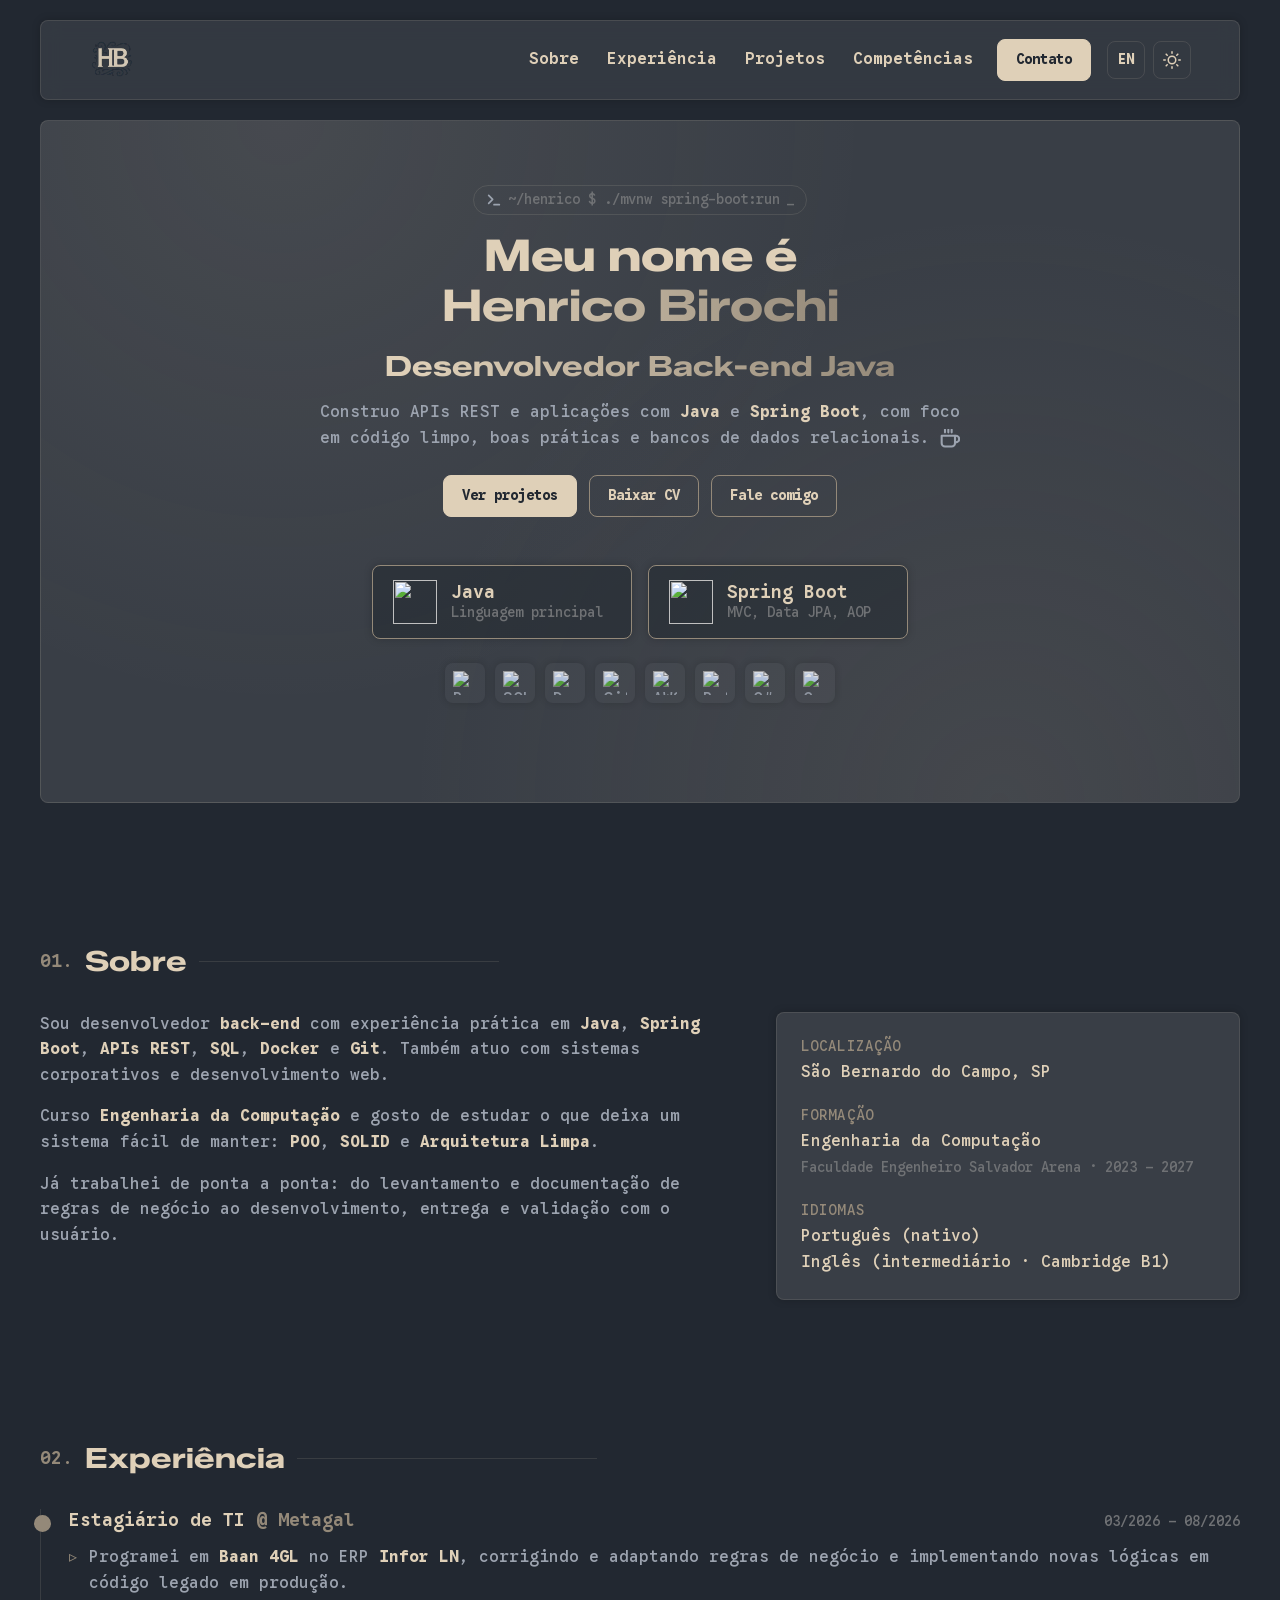
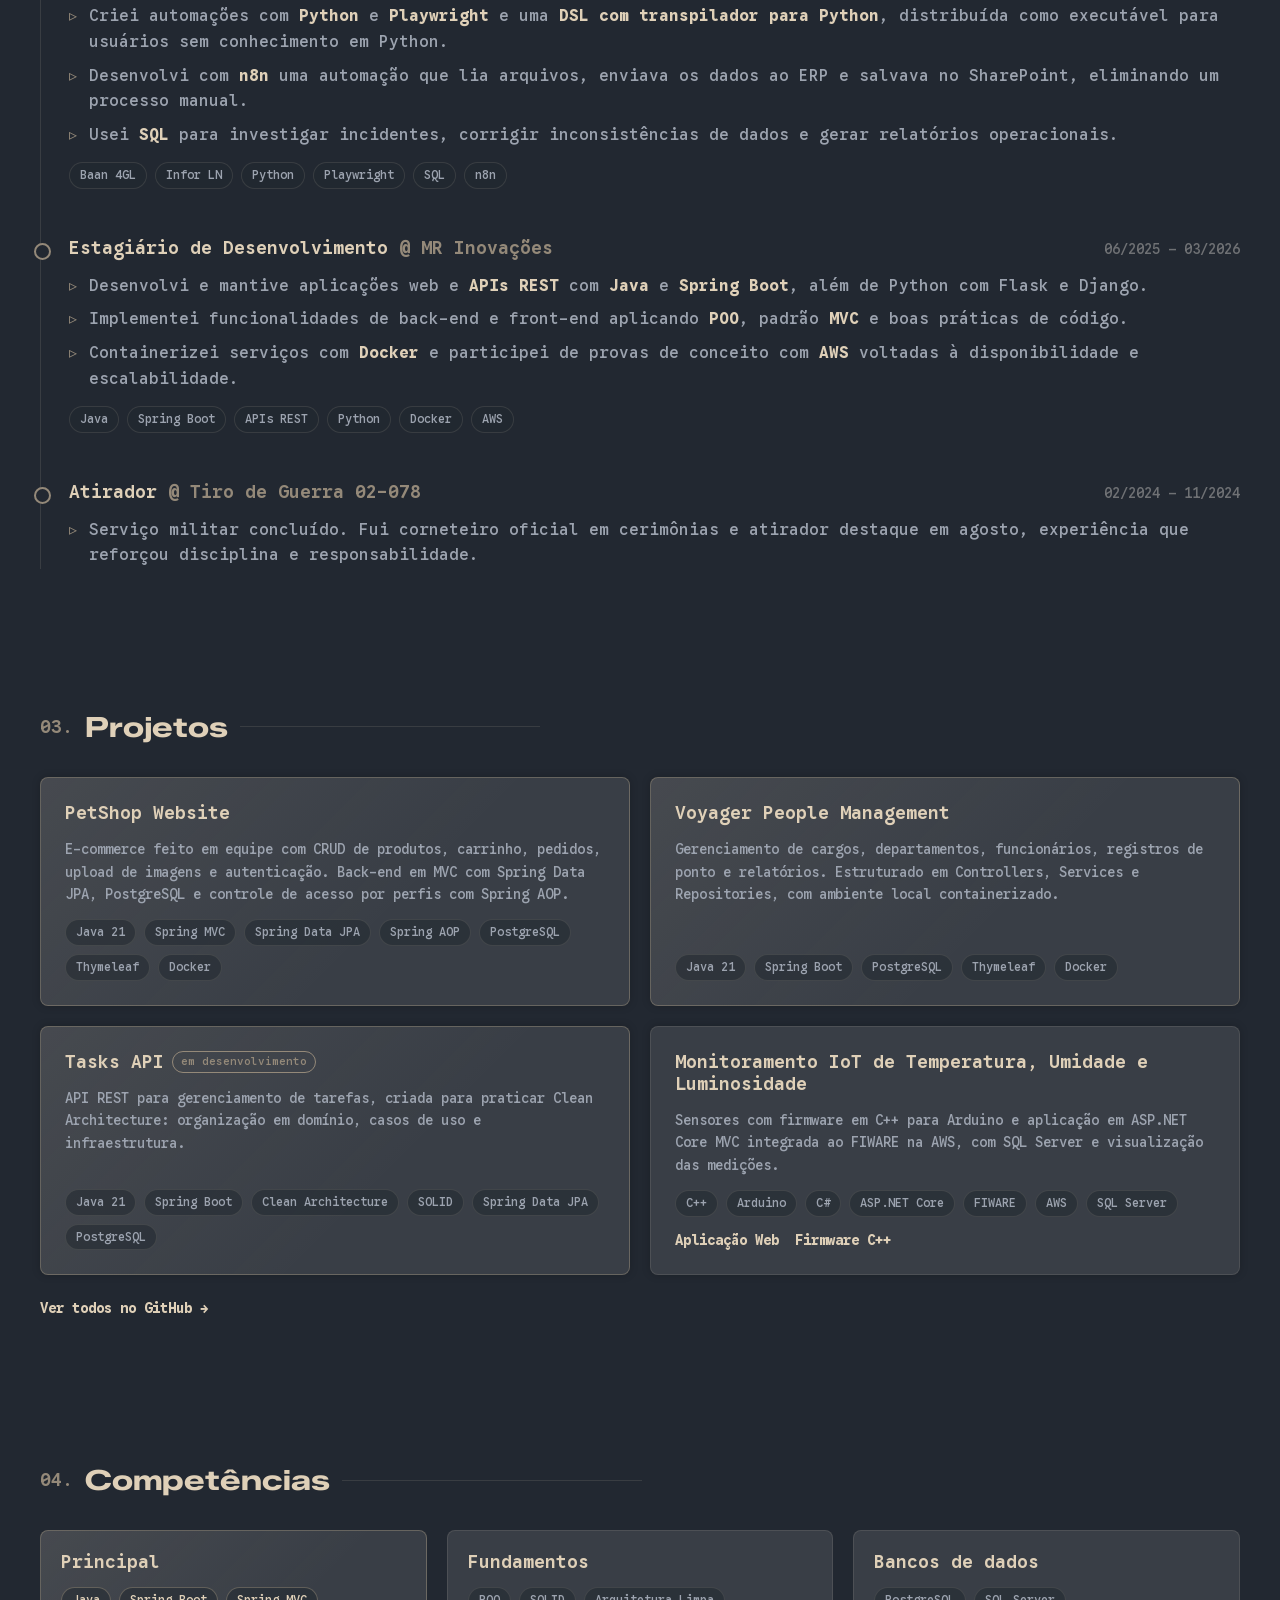
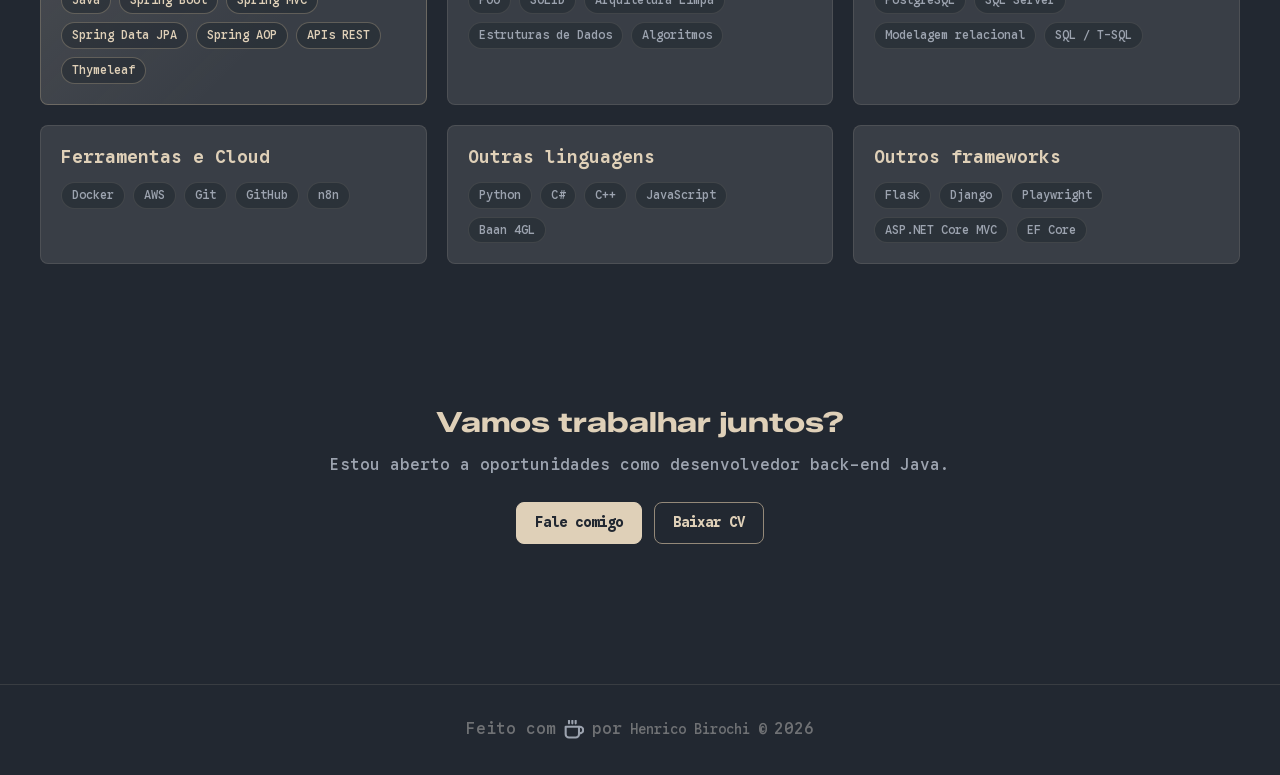
==== index.html @ 83a98719 "feat: add initial portfolio website with multi-language support and dark/light theme toggle - Create" ====
<!DOCTYPE html>
<html lang="pt-BR" data-theme="dark">
<head>
    <meta charset="UTF-8">
    <meta name="viewport" content="width=device-width, initial-scale=1.0">
    <title>Henrico Birochi | Desenvolvedor Back-end Java</title>
    <meta name="description" content="Portfólio de Henrico Birochi, desenvolvedor back-end Java com Spring Boot, APIs REST, SQL e Docker.">
    <meta name="theme-color" content="#222831">

    <!-- Aplica tema e idioma salvos antes de renderizar, evitando "piscar" -->
    <script>
        try {
            document.documentElement.dataset.theme = localStorage.getItem("theme") || "dark"
            if (localStorage.getItem("lang") === "en") document.documentElement.lang = "en"
        } catch {}
    </script>

    <!-- Ícone da aba: versão escura em navegador claro, versão clara em navegador escuro -->
    <link rel="icon" type="image/svg+xml" href="./img/HB-Logo-dark.svg">
    <link rel="icon" type="image/svg+xml" href="./img/HB-Logo.svg" media="(prefers-color-scheme: dark)">
    <link rel="stylesheet" href="./css/index.css">
</head>
<body>
    <header>
        <nav aria-label="Navegação principal">
            <div id="page-title">
                <a href="#presentation" aria-label="Início"><img class="logo-light-theme" src="./img/HB-Logo-dark.svg" alt="Logo Henrico Birochi"><img class="logo-dark-theme" src="./img/HB-Logo.svg" alt="Logo Henrico Birochi"></a>
            </div>
            <div id="header-controls">
                <button id="lang-toggle" class="icon-button" type="button" aria-label="Switch to English" title="Switch to English">EN</button>
                <button id="theme-toggle" class="icon-button" type="button" aria-label="Ativar tema claro" title="Ativar tema claro">
                    <svg class="icon-sun" viewBox="0 0 24 24" aria-hidden="true"><circle cx="12" cy="12" r="5"/><path d="M12 1v2M12 21v2M4.22 4.22l1.42 1.42M18.36 18.36l1.42 1.42M1 12h2M21 12h2M4.22 19.78l1.42-1.42M18.36 5.64l1.42-1.42"/></svg>
                    <svg class="icon-moon" viewBox="0 0 24 24" aria-hidden="true"><path d="M21 12.79A9 9 0 1 1 11.21 3 7 7 0 0 0 21 12.79z"/></svg>
                </button>
                <button id="menu-button" class="icon-button" aria-label="Abrir menu" aria-expanded="false" aria-controls="main-nav">
                    <span></span><span></span><span></span>
                </button>
            </div>
            <div id="main-nav">
                <a class="nav-link" href="#about" data-i18n="nav.about">Sobre</a>
                <a class="nav-link" href="#experience" data-i18n="nav.experience">Experiência</a>
                <a class="nav-link" href="#projects" data-i18n="nav.projects">Projetos</a>
                <a class="nav-link" href="#skills" data-i18n="nav.skills">Competências</a>
                <button id="contact-button" class="button-primary" type="button" data-i18n="nav.contact">Contato</button>
            </div>
        </nav>
    </header>

    <div id="contact-container" role="dialog" aria-modal="true" aria-labelledby="contact-title" hidden>
        <div id="contact">
            <button id="contact-close" type="button" aria-label="Fechar">&times;</button>
            <h2 id="contact-title" data-i18n="contact.title">Vamos conversar?</h2>
            <p data-i18n="contact.text">Escolha a forma que preferir para entrar em contato.</p>
            <div id="contact-links">
                <a class="contact-link" href="https://www.linkedin.com/in/henricobirochi" target="_blank" rel="noopener">
                    <img src="./img/icons/linkedin.svg" alt="">
                    <span>LinkedIn</span>
                </a>
                <a class="contact-link" href="https://github.com/HenricoBirochi" target="_blank" rel="noopener">
                    <img src="./img/icons/github.svg" alt="">
                    <span>GitHub</span>
                </a>
                <a class="contact-link" href="mailto:henrico.birochi@gmail.com">
                    <img src="./img/icons/mail.svg" alt="">
                    <span>henrico.birochi@gmail.com</span>
                </a>
            </div>
            <button id="copy-email" class="button-secondary" type="button" data-email="henrico.birochi@gmail.com" data-i18n="contact.copy">Copiar e-mail</button>
        </div>
    </div>

    <main>
        <section id="presentation">
            <div id="presentation-title">
                <span class="terminal-line"><img src="./img/icons/terminal.svg" alt=""> ~/henrico $ ./mvnw spring-boot:run</span>
                <h1><span data-i18n="hero.greeting">Meu nome é</span><br><strong class="gradient-background">Henrico Birochi</strong></h1>
                <p id="hero-role" class="gradient-background" data-i18n="hero.role">Desenvolvedor <span class="nowrap">Back-end</span> Java</p>
                <p data-i18n="hero.text">
                    Construo APIs REST e aplicações com <strong>Java</strong> e <strong>Spring Boot</strong>,
                    com foco em código limpo, boas práticas e bancos de dados relacionais.
                    <img class="inline-icon" src="./img/icons/coffee.svg" alt="">
                </p>
                <div id="presentation-actions">
                    <a class="button-primary" href="#projects" data-i18n="hero.projects">Ver projetos</a>
                    <a class="button-secondary" href="./docs/Curriculo_Henrico_Birochi.pdf" download data-i18n="hero.cv">Baixar CV</a>
                    <button class="button-secondary open-contact" type="button" data-i18n="hero.contact">Fale comigo</button>
                </div>
            </div>
            <ul id="main-stack" aria-label="Stack principal">
                <li class="main-stack-item">
                    <img src="https://cdn.jsdelivr.net/gh/devicons/devicon@latest/icons/java/java-original.svg" alt="">
                    <div>
                        <strong>Java</strong>
                        <span data-i18n="hero.javaLabel">Linguagem principal</span>
                    </div>
                </li>
                <li class="main-stack-item">
                    <img src="https://cdn.jsdelivr.net/gh/devicons/devicon@latest/icons/spring/spring-original.svg" alt="">
                    <div>
                        <strong>Spring Boot</strong>
                        <span>MVC, Data JPA, AOP</span>
                    </div>
                </li>
            </ul>
            <ul id="technologies" aria-label="Outras tecnologias">
                <li><img class="icons-technologies" src="https://cdn.jsdelivr.net/gh/devicons/devicon@latest/icons/postgresql/postgresql-original.svg" alt="PostgreSQL" title="PostgreSQL"></li>
                <li><img class="icons-technologies" src="https://cdn.jsdelivr.net/gh/devicons/devicon@latest/icons/microsoftsqlserver/microsoftsqlserver-original.svg" alt="SQL Server" title="SQL Server"></li>
                <li><img class="icons-technologies" src="https://cdn.jsdelivr.net/gh/devicons/devicon@latest/icons/docker/docker-original.svg" alt="Docker" title="Docker"></li>
                <li><img class="icons-technologies" src="https://cdn.jsdelivr.net/gh/devicons/devicon@latest/icons/git/git-original.svg" alt="Git" title="Git"></li>
                <li><img class="icons-technologies" src="https://cdn.jsdelivr.net/gh/devicons/devicon@latest/icons/amazonwebservices/amazonwebservices-original-wordmark.svg" alt="AWS" title="AWS"></li>
                <li><img class="icons-technologies" src="https://cdn.jsdelivr.net/gh/devicons/devicon@latest/icons/python/python-original.svg" alt="Python" title="Python"></li>
                <li><img class="icons-technologies" src="https://cdn.jsdelivr.net/gh/devicons/devicon@latest/icons/csharp/csharp-original.svg" alt="C#" title="C#"></li>
                <li><img class="icons-technologies" src="https://cdn.jsdelivr.net/gh/devicons/devicon@latest/icons/cplusplus/cplusplus-original.svg" alt="C++" title="C++"></li>
            </ul>
        </section>

        <section id="about" class="reveal">
            <h2 class="section-title"><span class="section-index">01.</span> <span data-i18n="about.title">Sobre</span></h2>
            <div id="about-content">
                <div id="about-text">
                    <p data-i18n="about.p1">
                        Sou desenvolvedor <strong>back-end</strong> com experiência prática em <strong>Java</strong>,
                        <strong>Spring Boot</strong>, <strong>APIs REST</strong>, <strong>SQL</strong>, <strong>Docker</strong> e <strong>Git</strong>.
                        Também atuo com sistemas corporativos e desenvolvimento web.
                    </p>
                    <p data-i18n="about.p2">
                        Curso <strong>Engenharia da Computação</strong> e gosto de estudar o que deixa um sistema fácil de manter:
                        <strong>POO</strong>, <strong>SOLID</strong> e <strong>Arquitetura Limpa</strong>.
                    </p>
                    <p data-i18n="about.p3">
                        Já trabalhei de ponta a ponta: do levantamento e documentação de regras de negócio ao desenvolvimento,
                        entrega e validação com o usuário.
                    </p>
                </div>
                <dl id="about-facts">
                    <div>
                        <dt data-i18n="about.locationLabel">Localização</dt>
                        <dd>São Bernardo do Campo, SP</dd>
                    </div>
                    <div>
                        <dt data-i18n="about.educationLabel">Formação</dt>
                        <dd data-i18n="about.education">Engenharia da Computação<br><small>Faculdade Engenheiro Salvador Arena · 2023 – 2027</small></dd>
                    </div>
                    <div>
                        <dt data-i18n="about.languagesLabel">Idiomas</dt>
                        <dd data-i18n="about.languages">Português (nativo)<br>Inglês (intermediário · Cambridge B1)</dd>
                    </div>
                </dl>
            </div>
        </section>

        <section id="experience" class="reveal">
            <h2 class="section-title"><span class="section-index">02.</span> <span data-i18n="experience.title">Experiência</span></h2>
            <ol id="timeline">
                <li class="timeline-item">
                    <div class="timeline-header">
                        <h3><span data-i18n="experience.metagal.role">Estagiário de TI</span> <span class="company">@ Metagal</span></h3>
                        <span class="timeline-date">03/2026 – 08/2026</span>
                    </div>
                    <ul class="timeline-list">
                        <li data-i18n="experience.metagal.i1">Programei em <strong>Baan 4GL</strong> no ERP <strong>Infor LN</strong>, corrigindo e adaptando regras de negócio e implementando novas lógicas em código legado em produção.</li>
                        <li data-i18n="experience.metagal.i2">Criei automações com <strong>Python</strong> e <strong>Playwright</strong> e uma <strong>DSL com transpilador para Python</strong>, distribuída como executável para usuários sem conhecimento em Python.</li>
                        <li data-i18n="experience.metagal.i3">Desenvolvi com <strong>n8n</strong> uma automação que lia arquivos, enviava os dados ao ERP e salvava no SharePoint, eliminando um processo manual.</li>
                        <li data-i18n="experience.metagal.i4">Usei <strong>SQL</strong> para investigar incidentes, corrigir inconsistências de dados e gerar relatórios operacionais.</li>
                    </ul>
                    <ul class="tags">
                        <li>Baan 4GL</li><li>Infor LN</li><li>Python</li><li>Playwright</li><li>SQL</li><li>n8n</li>
                    </ul>
                </li>
                <li class="timeline-item">
                    <div class="timeline-header">
                        <h3><span data-i18n="experience.mr.role">Estagiário de Desenvolvimento</span> <span class="company">@ MR Inovações</span></h3>
                        <span class="timeline-date">06/2025 – 03/2026</span>
                    </div>
                    <ul class="timeline-list">
                        <li data-i18n="experience.mr.i1">Desenvolvi e mantive aplicações web e <strong>APIs REST</strong> com <strong>Java</strong> e <strong>Spring Boot</strong>, além de Python com Flask e Django.</li>
                        <li data-i18n="experience.mr.i2">Implementei funcionalidades de back-end e front-end aplicando <strong>POO</strong>, padrão <strong>MVC</strong> e boas práticas de código.</li>
                        <li data-i18n="experience.mr.i3">Containerizei serviços com <strong>Docker</strong> e participei de provas de conceito com <strong>AWS</strong> voltadas à disponibilidade e escalabilidade.</li>
                    </ul>
                    <ul class="tags">
                        <li>Java</li><li>Spring Boot</li><li>APIs REST</li><li>Python</li><li>Docker</li><li>AWS</li>
                    </ul>
                </li>
                <li class="timeline-item">
                    <div class="timeline-header">
                        <h3><span data-i18n="experience.tg.role">Atirador</span> <span class="company">@ Tiro de Guerra 02-078</span></h3>
                        <span class="timeline-date">02/2024 – 11/2024</span>
                    </div>
                    <ul class="timeline-list">
                        <li data-i18n="experience.tg.i1">Serviço militar concluído. Fui corneteiro oficial em cerimônias e atirador destaque em agosto, experiência que reforçou disciplina e responsabilidade.</li>
                    </ul>
                </li>
            </ol>
        </section>

        <section id="projects" class="reveal">
            <h2 class="section-title"><span class="section-index">03.</span> <span data-i18n="projects.title">Projetos</span></h2>
            <div id="projects-grid">
                <article class="project-card featured">
                    <h3><a href="https://github.com/HenricoBirochi/Petshop-Spring-MVC" target="_blank" rel="noopener">PetShop Website</a></h3>
                    <p data-i18n="projects.petshop">E-commerce feito em equipe com CRUD de produtos, carrinho, pedidos, upload de imagens e autenticação. Back-end em MVC com Spring Data JPA, PostgreSQL e controle de acesso por perfis com Spring AOP.</p>
                    <ul class="tags">
                        <li>Java 21</li><li>Spring MVC</li><li>Spring Data JPA</li><li>Spring AOP</li><li>PostgreSQL</li><li>Thymeleaf</li><li>Docker</li>
                    </ul>
                </article>
                <article class="project-card featured">
                    <h3><a href="https://github.com/HenricoBirochi/Voyager-People-Management" target="_blank" rel="noopener">Voyager People Management</a></h3>
                    <p data-i18n="projects.voyager">Gerenciamento de cargos, departamentos, funcionários, registros de ponto e relatórios. Estruturado em Controllers, Services e Repositories, com ambiente local containerizado.</p>
                    <ul class="tags">
                        <li>Java 21</li><li>Spring Boot</li><li>PostgreSQL</li><li>Thymeleaf</li><li>Docker</li>
                    </ul>
                </article>
                <article class="project-card featured">
                    <h3>
                        <a href="https://github.com/HenricoBirochi/Tasks-API" target="_blank" rel="noopener">Tasks API</a>
                        <span class="badge" data-i18n="projects.wip">em desenvolvimento</span>
                    </h3>
                    <p data-i18n="projects.tasks">API REST para gerenciamento de tarefas, criada para praticar Clean Architecture: organização em domínio, casos de uso e infraestrutura.</p>
                    <ul class="tags">
                        <li>Java 21</li><li>Spring Boot</li><li>Clean Architecture</li><li>SOLID</li><li>Spring Data JPA</li><li>PostgreSQL</li>
                    </ul>
                </article>
                <article class="project-card">
                    <h3 data-i18n="projects.iotTitle">Monitoramento IoT de Temperatura, Umidade e Luminosidade</h3>
                    <p data-i18n="projects.iot">Sensores com firmware em C++ para Arduino e aplicação em ASP.NET Core MVC integrada ao FIWARE na AWS, com SQL Server e visualização das medições.</p>
                    <ul class="tags">
                        <li>C++</li><li>Arduino</li><li>C#</li><li>ASP.NET Core</li><li>FIWARE</li><li>AWS</li><li>SQL Server</li>
                    </ul>
                    <div class="project-links">
                        <a href="https://github.com/HenricoBirochi/HephaiTech" target="_blank" rel="noopener" data-i18n="projects.iotWeb">Aplicação Web</a>
                        <a href="https://github.com/HenricoBirochi/Environmental-Conditions-Measurer" target="_blank" rel="noopener">Firmware C++</a>
                    </div>
                </article>
            </div>
            <a class="see-more" href="https://github.com/HenricoBirochi?tab=repositories" target="_blank" rel="noopener" data-i18n="projects.more">Ver todos no GitHub &rarr;</a>
        </section>

        <section id="skills" class="reveal">
            <h2 class="section-title"><span class="section-index">04.</span> <span data-i18n="skills.title">Competências</span></h2>
            <div id="skills-grid">
                <div class="skill-group highlight">
                    <h3 data-i18n="skills.main">Principal</h3>
                    <ul class="tags">
                        <li>Java</li><li>Spring Boot</li><li>Spring MVC</li><li>Spring Data JPA</li><li>Spring AOP</li><li>APIs REST</li><li>Thymeleaf</li>
                    </ul>
                </div>
                <div class="skill-group">
                    <h3 data-i18n="skills.fundamentals">Fundamentos</h3>
                    <ul class="tags">
                        <li data-i18n="skills.oop">POO</li><li>SOLID</li><li data-i18n="skills.clean">Arquitetura Limpa</li><li data-i18n="skills.ds">Estruturas de Dados</li><li data-i18n="skills.algorithms">Algoritmos</li>
                    </ul>
                </div>
                <div class="skill-group">
                    <h3 data-i18n="skills.databases">Bancos de dados</h3>
                    <ul class="tags">
                        <li>PostgreSQL</li><li>SQL Server</li><li data-i18n="skills.modeling">Modelagem relacional</li><li>SQL / T-SQL</li>
                    </ul>
                </div>
                <div class="skill-group">
                    <h3 data-i18n="skills.tools">Ferramentas e Cloud</h3>
                    <ul class="tags">
                        <li>Docker</li><li>AWS</li><li>Git</li><li>GitHub</li><li>n8n</li>
                    </ul>
                </div>
                <div class="skill-group">
                    <h3 data-i18n="skills.languages">Outras linguagens</h3>
                    <ul class="tags">
                        <li>Python</li><li>C#</li><li>C++</li><li>JavaScript</li><li>Baan 4GL</li>
                    </ul>
                </div>
                <div class="skill-group">
                    <h3 data-i18n="skills.frameworks">Outros frameworks</h3>
                    <ul class="tags">
                        <li>Flask</li><li>Django</li><li>Playwright</li><li>ASP.NET Core MVC</li><li>EF Core</li>
                    </ul>
                </div>
            </div>
        </section>

        <section id="cta" class="reveal">
            <h2 data-i18n="cta.title">Vamos trabalhar juntos?</h2>
            <p data-i18n="cta.text">Estou aberto a oportunidades como desenvolvedor back-end Java.</p>
            <div id="cta-actions">
                <button class="button-primary open-contact" type="button" data-i18n="hero.contact">Fale comigo</button>
                <a class="button-secondary" href="./docs/Curriculo_Henrico_Birochi.pdf" download data-i18n="hero.cv">Baixar CV</a>
            </div>
        </section>
    </main>

    <footer>
        <p><span data-i18n="footer.made">Feito com</span> <img class="inline-icon" src="./img/icons/coffee.svg" alt="☕"> <span data-i18n="footer.by">por</span> Henrico Birochi &copy; <span id="year">2026</span></p>
    </footer>

    <script src="./js/i18n.js"></script>
    <script src="./js/script.js"></script>
</body>
</html>
---- css/index.css ----
@import url(./global.css);
@import url(./fragments-css/main.css);
@import url(./fragments-css/header.css);
@import url(./fragments-css/contact.css);
@import url(./fragments-css/presentation-section.css);
@import url(./fragments-css/about-section.css);
@import url(./fragments-css/experience-section.css);
@import url(./fragments-css/projects-section.css);
@import url(./fragments-css/skills-section.css);
@import url(./fragments-css/footer.css);
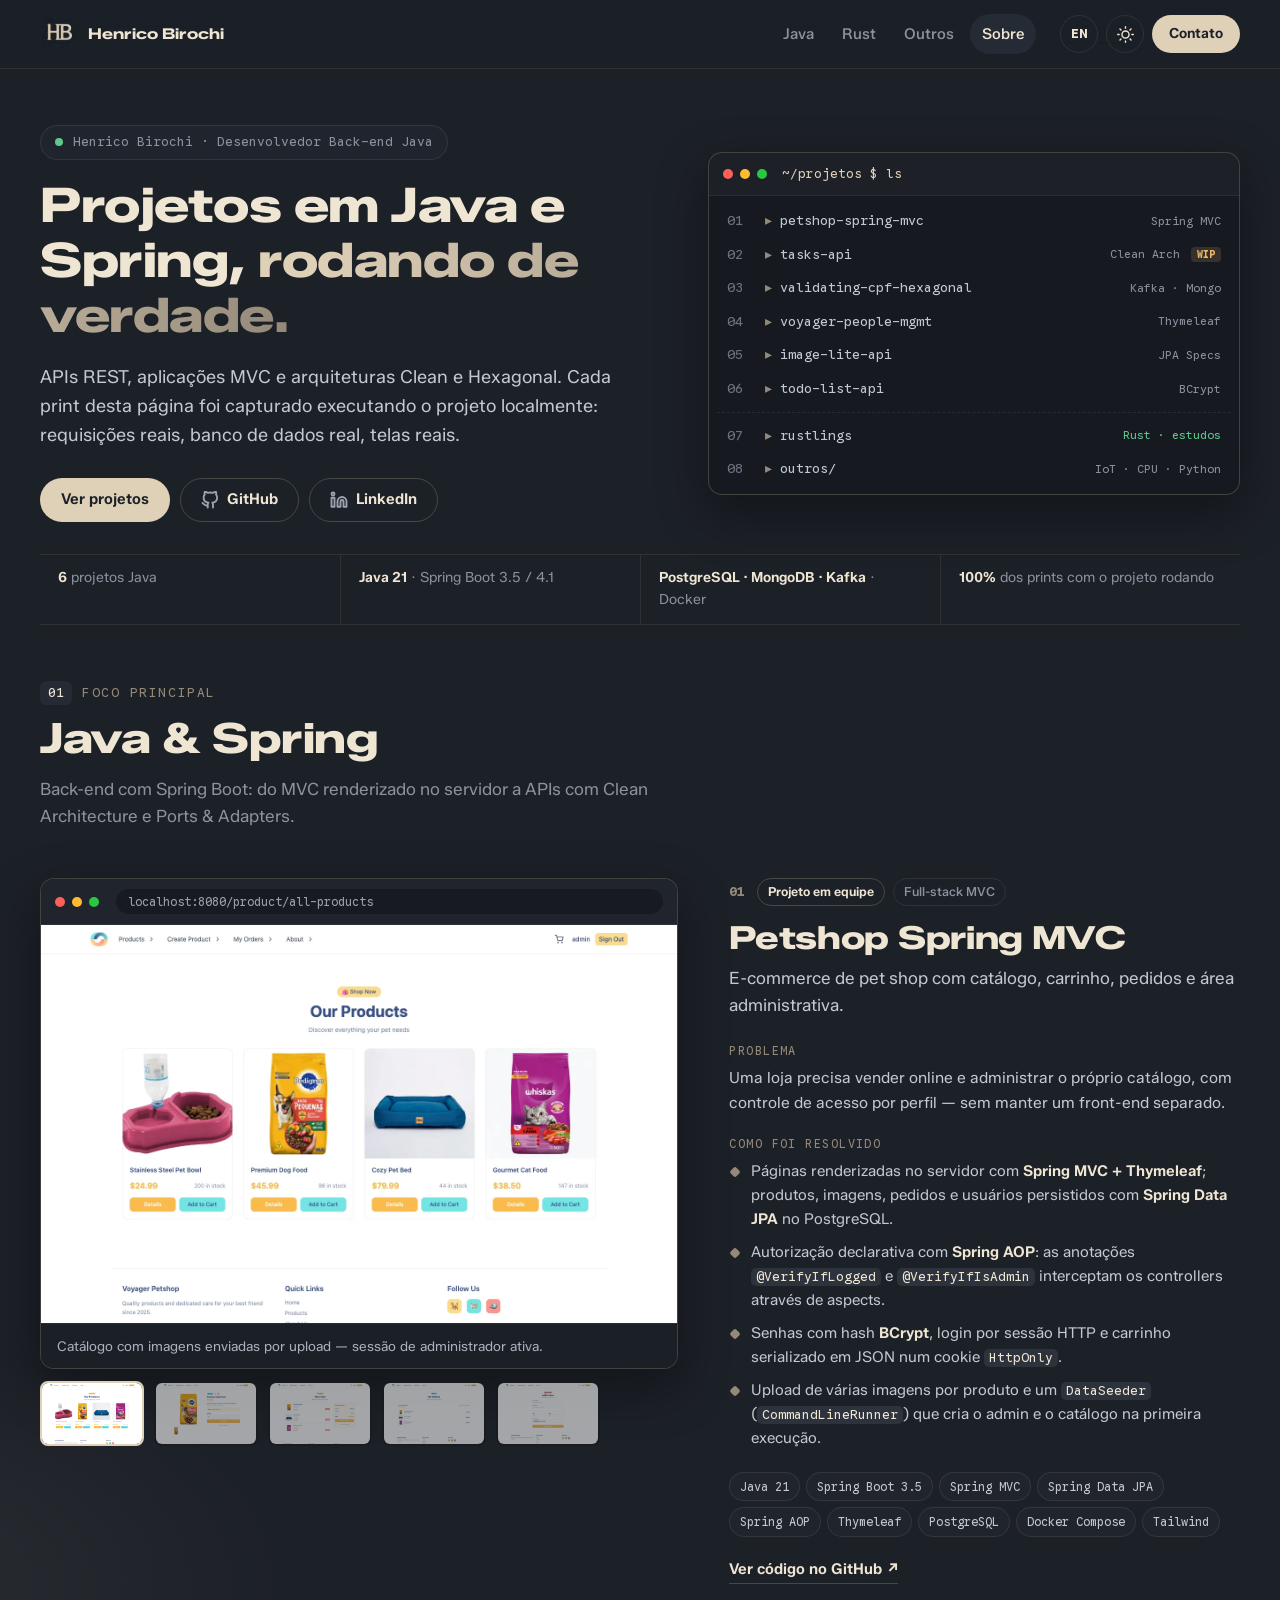
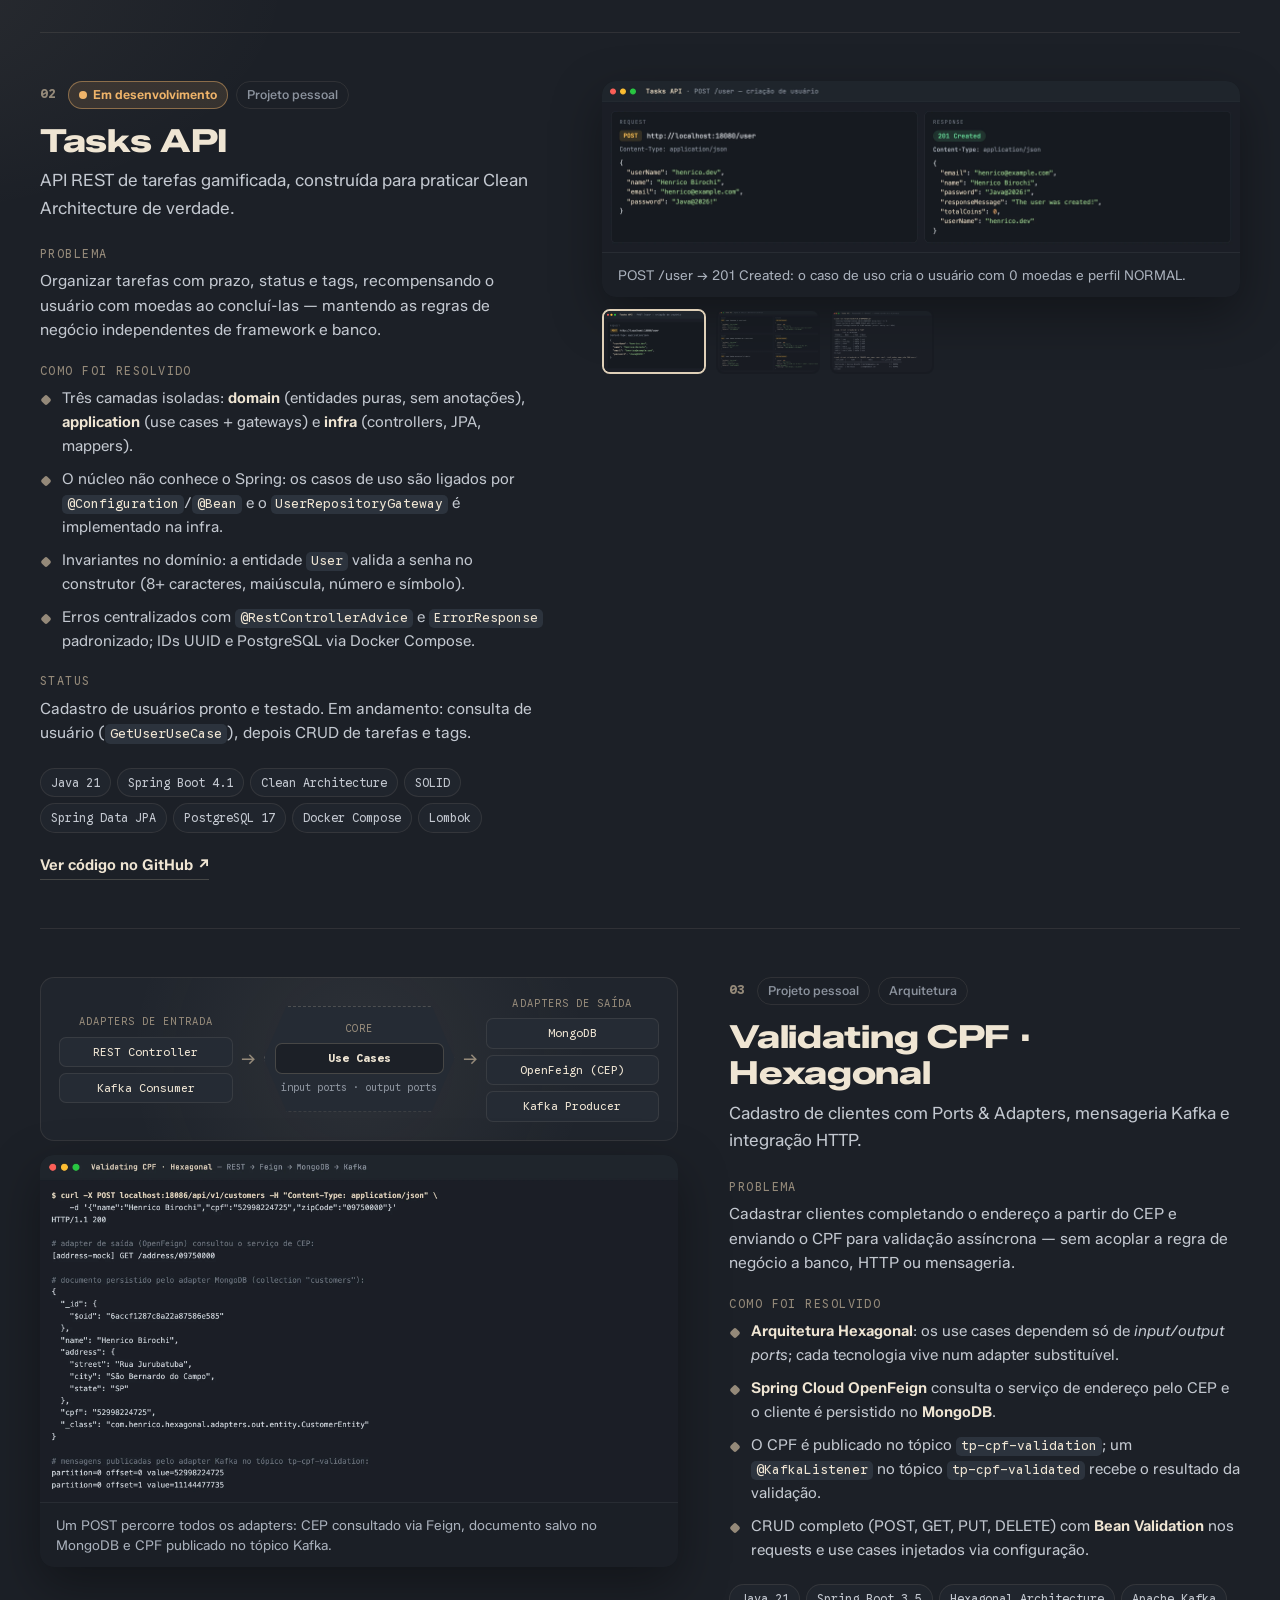
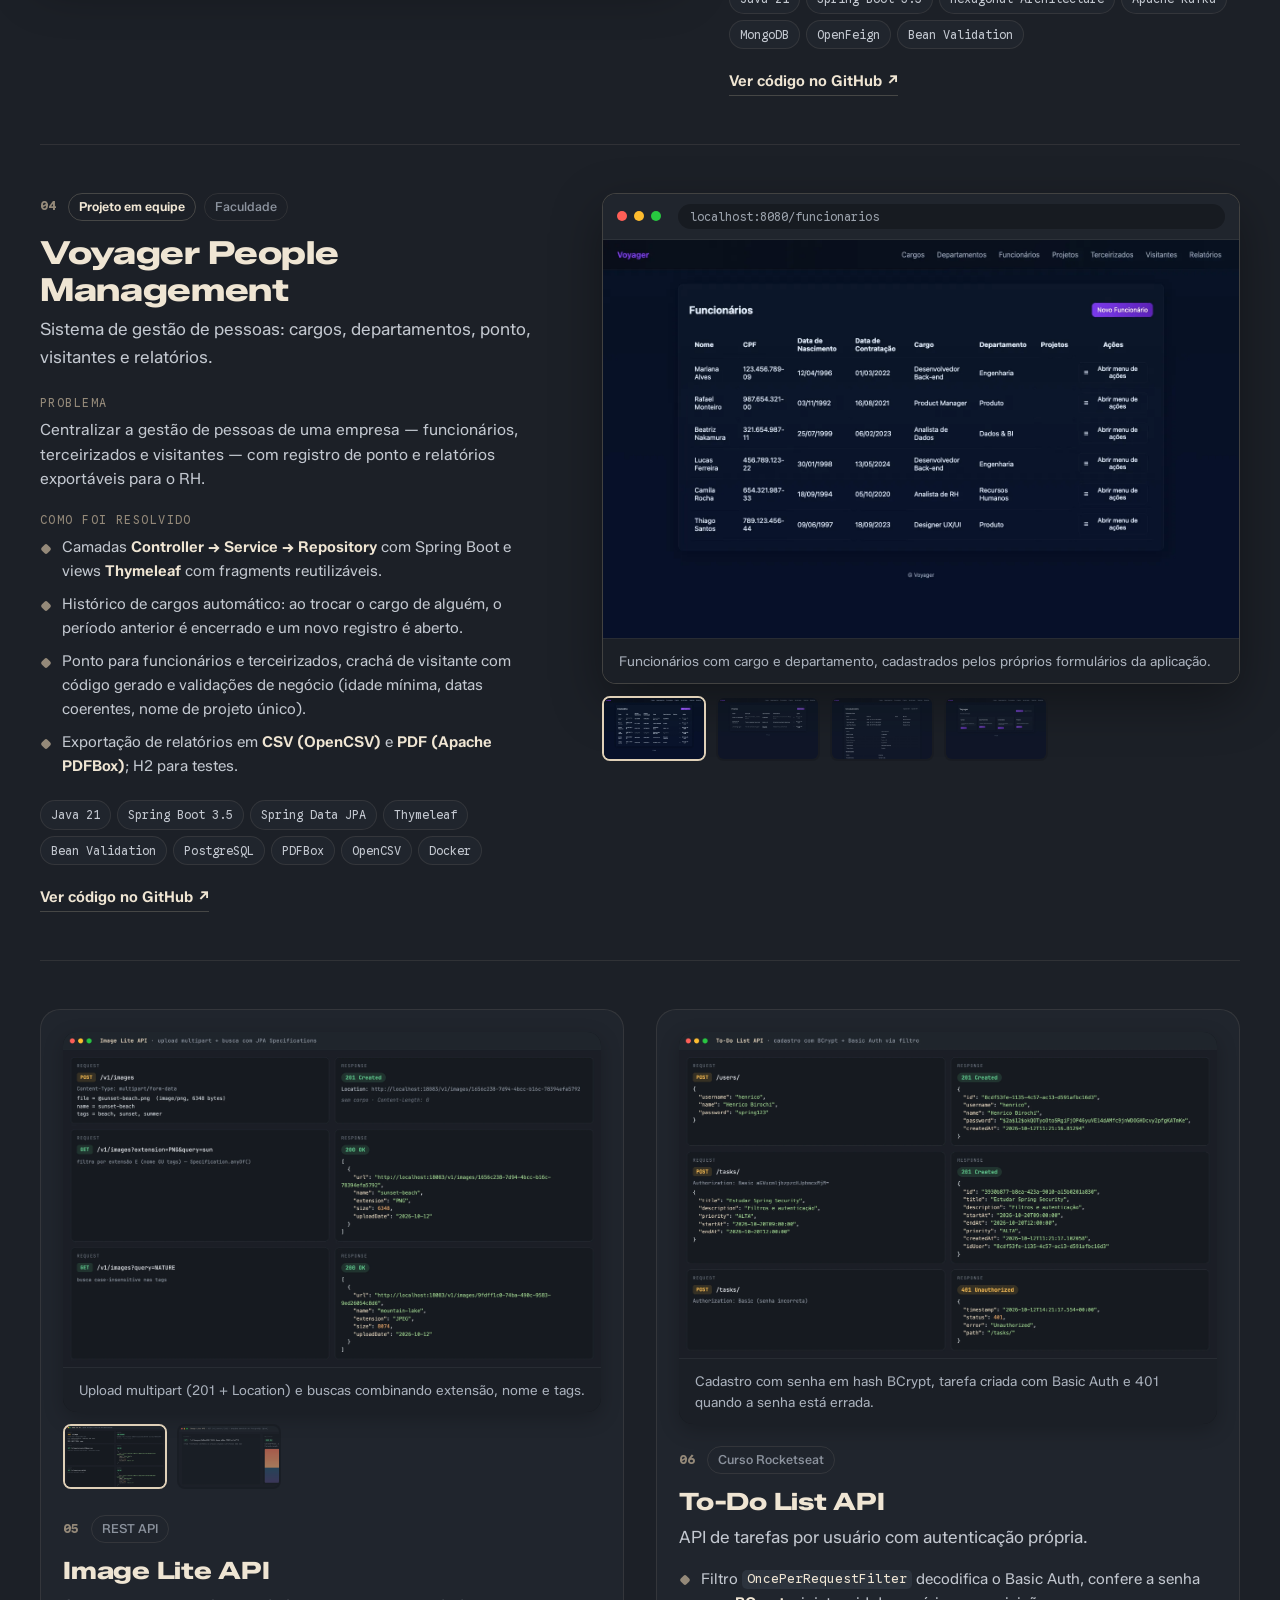
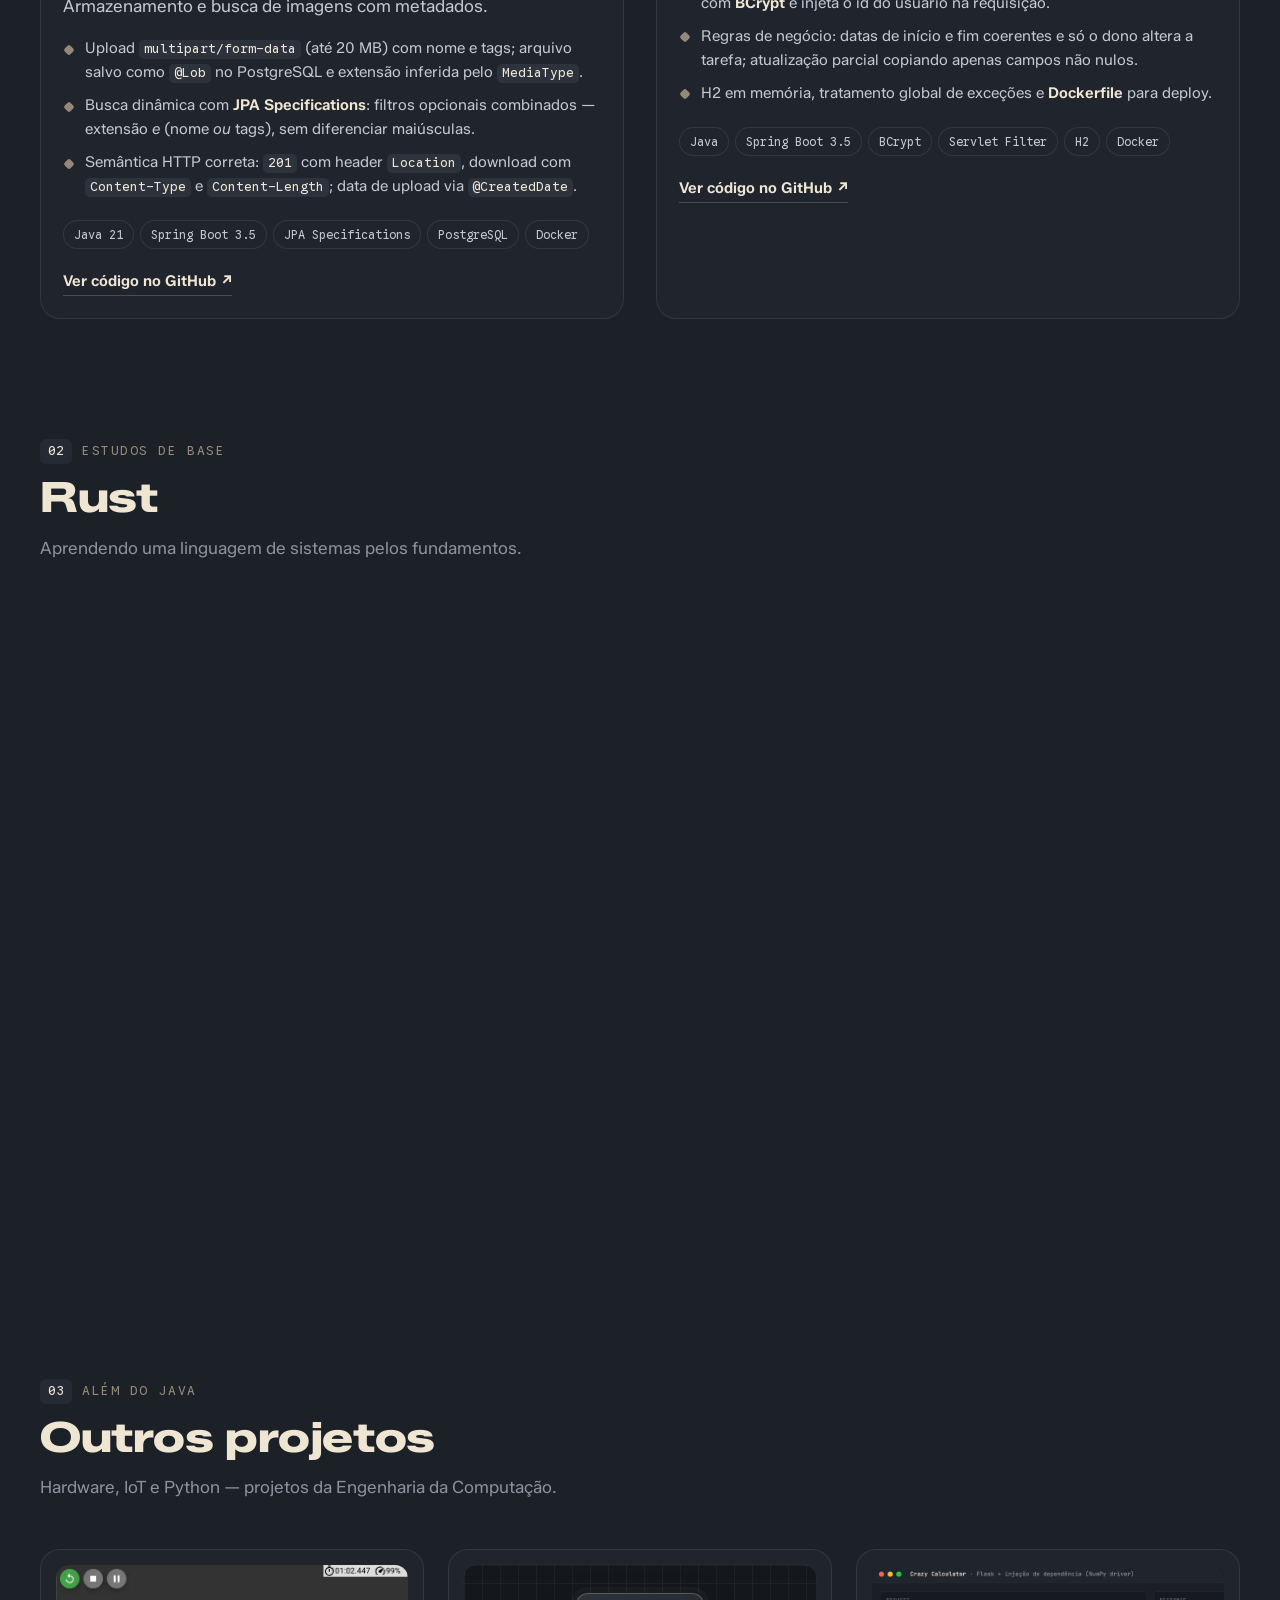
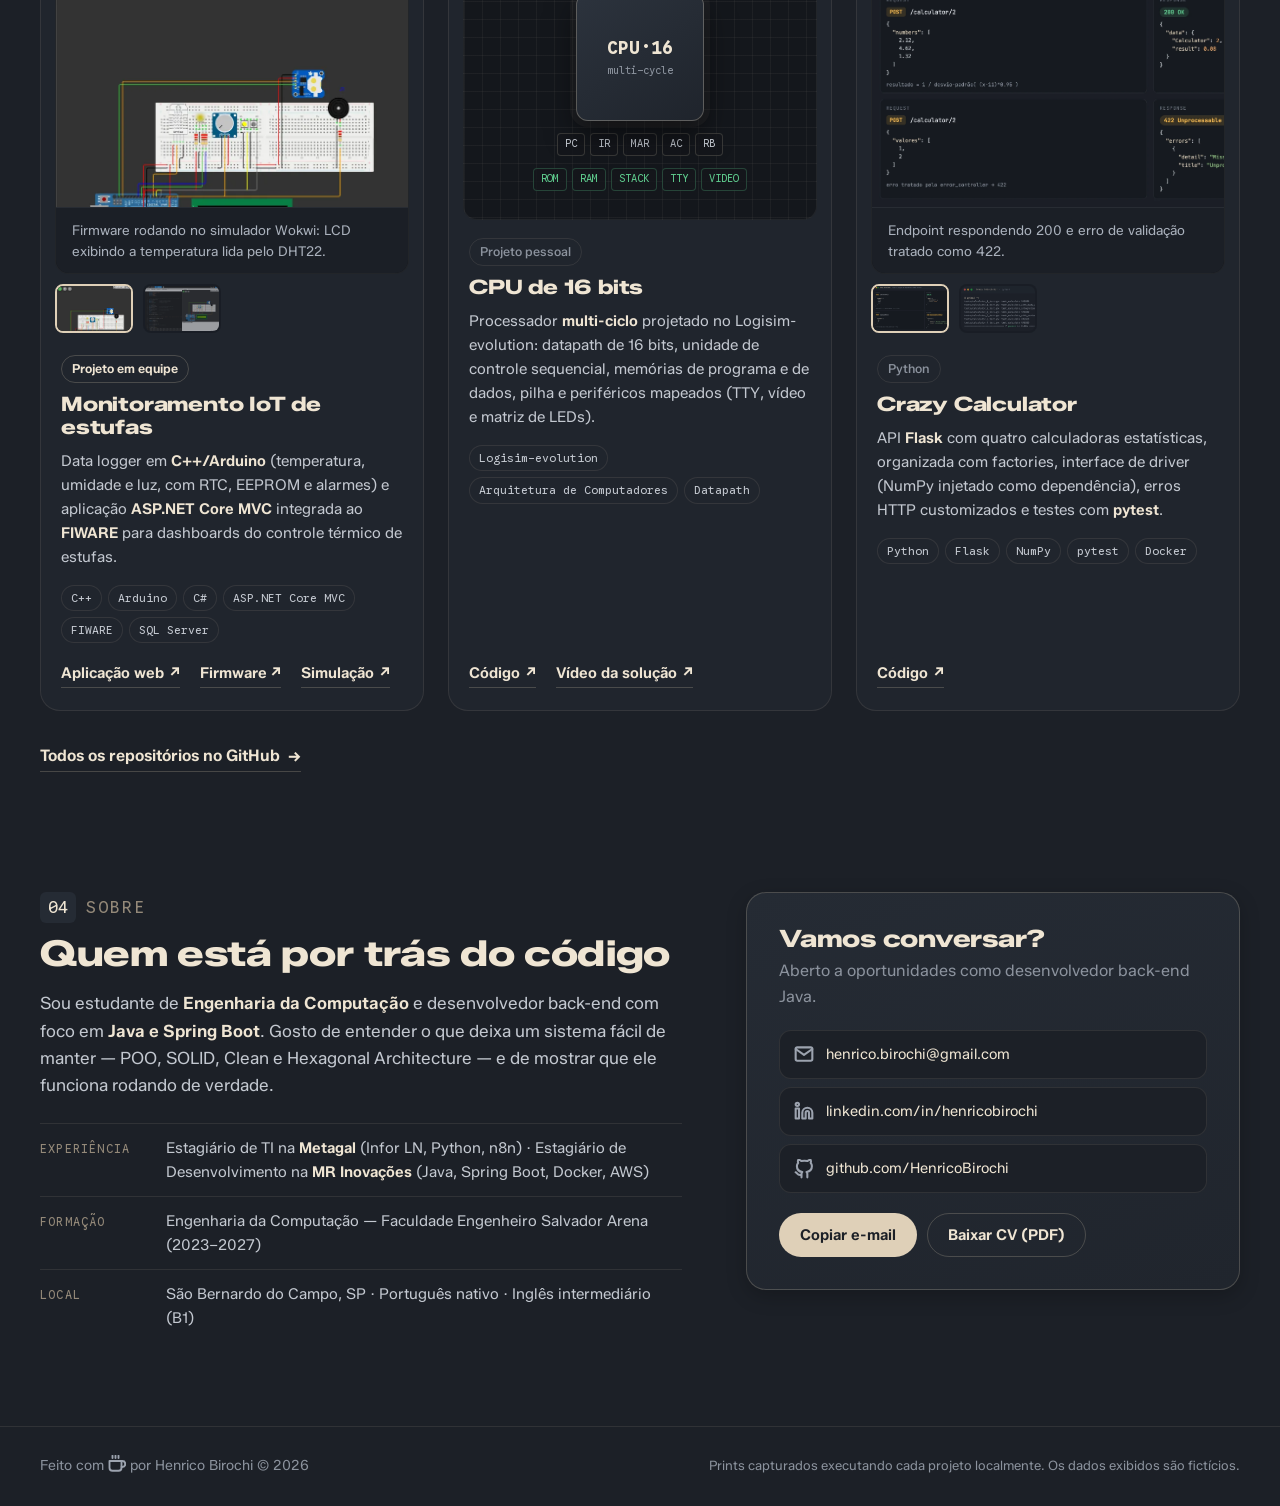
==== commit 5129f6e8: "feat: redesign portfolio as a project showcase Replace the resume-style layout with a project-first " ====
--- a/index.html
+++ b/index.html
@@ -3,9 +3,12 @@
 <head>
     <meta charset="UTF-8">
     <meta name="viewport" content="width=device-width, initial-scale=1.0">
-    <title>Henrico Birochi | Desenvolvedor Back-end Java</title>
-    <meta name="description" content="Portfólio de Henrico Birochi, desenvolvedor back-end Java com Spring Boot, APIs REST, SQL e Docker.">
-    <meta name="theme-color" content="#222831">
+    <title>Henrico Birochi | Projetos Back-end Java</title>
+    <meta name="description" content="Vitrine de projetos de Henrico Birochi, desenvolvedor back-end Java: Spring Boot, APIs REST, Clean e Hexagonal Architecture, com prints de cada projeto rodando.">
+    <meta name="theme-color" content="#1c2027">
+    <meta property="og:title" content="Henrico Birochi | Projetos Back-end Java">
+    <meta property="og:description" content="Projetos em Java e Spring Boot com prints reais de cada aplicação rodando.">
+    <meta property="og:image" content="./img/projects/petshop/catalog.webp">
 
     <!-- Aplica tema e idioma salvos antes de renderizar, evitando "piscar" -->
     <script>
@@ -15,16 +18,28 @@
         } catch {}
     </script>
 
-    <!-- Ícone da aba: versão escura em navegador claro, versão clara em navegador escuro -->
     <link rel="icon" type="image/svg+xml" href="./img/HB-Logo-dark.svg">
     <link rel="icon" type="image/svg+xml" href="./img/HB-Logo.svg" media="(prefers-color-scheme: dark)">
+    <link rel="preconnect" href="https://fonts.googleapis.com">
+    <link rel="preconnect" href="https://fonts.gstatic.com" crossorigin>
+    <link rel="stylesheet" href="https://fonts.googleapis.com/css2?family=Google+Sans+Code:wght@400;500;600;700&family=Zalando+Sans:ital,wght@0,400;0,500;0,600;0,700;1,400&family=Zalando+Sans+Expanded:wght@600;700;800&display=swap">
     <link rel="stylesheet" href="./css/index.css">
 </head>
 <body>
-    <header>
-        <nav aria-label="Navegação principal">
-            <div id="page-title">
-                <a href="#presentation" aria-label="Início"><img class="logo-light-theme" src="./img/HB-Logo-dark.svg" alt="Logo Henrico Birochi"><img class="logo-dark-theme" src="./img/HB-Logo.svg" alt="Logo Henrico Birochi"></a>
+    <a class="skip-link" href="#java" data-i18n="nav.skip">Pular para os projetos</a>
+
+    <header id="site-header">
+        <nav class="container nav" aria-label="Navegação principal">
+            <a class="brand" href="#top" aria-label="Início">
+                <img class="logo-light-theme" src="./img/HB-Logo-dark.svg" alt="" width="46" height="40">
+                <img class="logo-dark-theme" src="./img/HB-Logo.svg" alt="" width="46" height="40">
+                <span class="brand-name">Henrico Birochi</span>
+            </a>
+            <div id="main-nav">
+                <a class="nav-link" href="#java">Java</a>
+                <a class="nav-link" href="#rust">Rust</a>
+                <a class="nav-link" href="#outros" data-i18n="nav.others">Outros</a>
+                <a class="nav-link" href="#sobre" data-i18n="nav.about">Sobre</a>
             </div>
             <div id="header-controls">
                 <button id="lang-toggle" class="icon-button" type="button" aria-label="Switch to English" title="Switch to English">EN</button>
@@ -32,264 +47,547 @@
                     <svg class="icon-sun" viewBox="0 0 24 24" aria-hidden="true"><circle cx="12" cy="12" r="5"/><path d="M12 1v2M12 21v2M4.22 4.22l1.42 1.42M18.36 18.36l1.42 1.42M1 12h2M21 12h2M4.22 19.78l1.42-1.42M18.36 5.64l1.42-1.42"/></svg>
                     <svg class="icon-moon" viewBox="0 0 24 24" aria-hidden="true"><path d="M21 12.79A9 9 0 1 1 11.21 3 7 7 0 0 0 21 12.79z"/></svg>
                 </button>
-                <button id="menu-button" class="icon-button" aria-label="Abrir menu" aria-expanded="false" aria-controls="main-nav">
+                <a class="button button-primary button-small" href="#sobre" data-i18n="nav.contact">Contato</a>
+                <button id="menu-button" class="icon-button" type="button" aria-label="Abrir menu" aria-expanded="false" aria-controls="main-nav">
                     <span></span><span></span><span></span>
                 </button>
             </div>
-            <div id="main-nav">
-                <a class="nav-link" href="#about" data-i18n="nav.about">Sobre</a>
-                <a class="nav-link" href="#experience" data-i18n="nav.experience">Experiência</a>
-                <a class="nav-link" href="#projects" data-i18n="nav.projects">Projetos</a>
-                <a class="nav-link" href="#skills" data-i18n="nav.skills">Competências</a>
-                <button id="contact-button" class="button-primary" type="button" data-i18n="nav.contact">Contato</button>
-            </div>
         </nav>
     </header>
 
-    <div id="contact-container" role="dialog" aria-modal="true" aria-labelledby="contact-title" hidden>
-        <div id="contact">
-            <button id="contact-close" type="button" aria-label="Fechar">&times;</button>
-            <h2 id="contact-title" data-i18n="contact.title">Vamos conversar?</h2>
-            <p data-i18n="contact.text">Escolha a forma que preferir para entrar em contato.</p>
-            <div id="contact-links">
-                <a class="contact-link" href="https://www.linkedin.com/in/henricobirochi" target="_blank" rel="noopener">
-                    <img src="./img/icons/linkedin.svg" alt="">
-                    <span>LinkedIn</span>
-                </a>
-                <a class="contact-link" href="https://github.com/HenricoBirochi" target="_blank" rel="noopener">
-                    <img src="./img/icons/github.svg" alt="">
-                    <span>GitHub</span>
-                </a>
-                <a class="contact-link" href="mailto:henrico.birochi@gmail.com">
-                    <img src="./img/icons/mail.svg" alt="">
-                    <span>henrico.birochi@gmail.com</span>
-                </a>
+    <main id="top">
+        <!-- ============ HERO: curto, e já listando os projetos ============ -->
+        <section class="hero container">
+            <div class="hero-text">
+                <p class="eyebrow"><span class="status-dot" aria-hidden="true"></span> <span data-i18n="hero.eyebrow">Henrico Birochi · Desenvolvedor Back-end Java</span></p>
+                <h1 data-i18n="hero.title">Projetos em Java e Spring, <em>rodando de verdade.</em></h1>
+                <p class="hero-lead" data-i18n="hero.lead">
+                    APIs REST, aplicações MVC e arquiteturas Clean e Hexagonal. Cada print desta página foi
+                    capturado executando o projeto localmente: requisições reais, banco de dados real, telas reais.
+                </p>
+                <div class="hero-actions">
+                    <a class="button button-primary" href="#java" data-i18n="hero.cta">Ver projetos</a>
+                    <a class="button button-ghost" href="https://github.com/HenricoBirochi" target="_blank" rel="noopener">
+                        <img class="icon-img" src="./img/icons/github.svg" alt="" width="18" height="18"> GitHub
+                    </a>
+                    <a class="button button-ghost" href="https://www.linkedin.com/in/henricobirochi" target="_blank" rel="noopener">
+                        <img class="icon-img" src="./img/icons/linkedin.svg" alt="" width="18" height="18"> LinkedIn
+                    </a>
+                </div>
             </div>
-            <button id="copy-email" class="button-secondary" type="button" data-email="henrico.birochi@gmail.com" data-i18n="contact.copy">Copiar e-mail</button>
-        </div>
-    </div>
-
-    <main>
-        <section id="presentation">
-            <div id="presentation-title">
-                <span class="terminal-line"><img src="./img/icons/terminal.svg" alt=""> ~/henrico $ ./mvnw spring-boot:run</span>
-                <h1><span data-i18n="hero.greeting">Meu nome é</span><br><strong class="gradient-background">Henrico Birochi</strong></h1>
-                <p id="hero-role" class="gradient-background" data-i18n="hero.role">Desenvolvedor <span class="nowrap">Back-end</span> Java</p>
-                <p data-i18n="hero.text">
-                    Construo APIs REST e aplicações com <strong>Java</strong> e <strong>Spring Boot</strong>,
-                    com foco em código limpo, boas práticas e bancos de dados relacionais.
-                    <img class="inline-icon" src="./img/icons/coffee.svg" alt="">
-                </p>
-                <div id="presentation-actions">
-                    <a class="button-primary" href="#projects" data-i18n="hero.projects">Ver projetos</a>
-                    <a class="button-secondary" href="./docs/Curriculo_Henrico_Birochi.pdf" download data-i18n="hero.cv">Baixar CV</a>
-                    <button class="button-secondary open-contact" type="button" data-i18n="hero.contact">Fale comigo</button>
-                </div>
-            </div>
-            <ul id="main-stack" aria-label="Stack principal">
-                <li class="main-stack-item">
-                    <img src="https://cdn.jsdelivr.net/gh/devicons/devicon@latest/icons/java/java-original.svg" alt="">
-                    <div>
-                        <strong>Java</strong>
-                        <span data-i18n="hero.javaLabel">Linguagem principal</span>
-                    </div>
-                </li>
-                <li class="main-stack-item">
-                    <img src="https://cdn.jsdelivr.net/gh/devicons/devicon@latest/icons/spring/spring-original.svg" alt="">
-                    <div>
-                        <strong>Spring Boot</strong>
-                        <span>MVC, Data JPA, AOP</span>
-                    </div>
-                </li>
-            </ul>
-            <ul id="technologies" aria-label="Outras tecnologias">
-                <li><img class="icons-technologies" src="https://cdn.jsdelivr.net/gh/devicons/devicon@latest/icons/postgresql/postgresql-original.svg" alt="PostgreSQL" title="PostgreSQL"></li>
-                <li><img class="icons-technologies" src="https://cdn.jsdelivr.net/gh/devicons/devicon@latest/icons/microsoftsqlserver/microsoftsqlserver-original.svg" alt="SQL Server" title="SQL Server"></li>
-                <li><img class="icons-technologies" src="https://cdn.jsdelivr.net/gh/devicons/devicon@latest/icons/docker/docker-original.svg" alt="Docker" title="Docker"></li>
-                <li><img class="icons-technologies" src="https://cdn.jsdelivr.net/gh/devicons/devicon@latest/icons/git/git-original.svg" alt="Git" title="Git"></li>
-                <li><img class="icons-technologies" src="https://cdn.jsdelivr.net/gh/devicons/devicon@latest/icons/amazonwebservices/amazonwebservices-original-wordmark.svg" alt="AWS" title="AWS"></li>
-                <li><img class="icons-technologies" src="https://cdn.jsdelivr.net/gh/devicons/devicon@latest/icons/python/python-original.svg" alt="Python" title="Python"></li>
-                <li><img class="icons-technologies" src="https://cdn.jsdelivr.net/gh/devicons/devicon@latest/icons/csharp/csharp-original.svg" alt="C#" title="C#"></li>
-                <li><img class="icons-technologies" src="https://cdn.jsdelivr.net/gh/devicons/devicon@latest/icons/cplusplus/cplusplus-original.svg" alt="C++" title="C++"></li>
+
+            <nav class="project-index" aria-labelledby="index-title">
+                <div class="window-bar">
+                    <span class="dot"></span><span class="dot"></span><span class="dot"></span>
+                    <span id="index-title" class="window-title">~/projetos $ ls</span>
+                </div>
+                <ol class="index-list">
+                    <li><a href="#petshop"><span class="idx">01</span><span class="idx-name">petshop-spring-mvc</span><span class="idx-tag">Spring MVC</span></a></li>
+                    <li><a href="#tasks-api"><span class="idx">02</span><span class="idx-name">tasks-api</span><span class="idx-tag">Clean Arch <b class="wip">WIP</b></span></a></li>
+                    <li><a href="#hexagonal"><span class="idx">03</span><span class="idx-name">validating-cpf-hexagonal</span><span class="idx-tag">Kafka · Mongo</span></a></li>
+                    <li><a href="#voyager"><span class="idx">04</span><span class="idx-name">voyager-people-mgmt</span><span class="idx-tag">Thymeleaf</span></a></li>
+                    <li><a href="#image-lite"><span class="idx">05</span><span class="idx-name">image-lite-api</span><span class="idx-tag">JPA Specs</span></a></li>
+                    <li><a href="#todo-list"><span class="idx">06</span><span class="idx-name">todo-list-api</span><span class="idx-tag">BCrypt</span></a></li>
+                    <li class="index-sep"><a href="#rust"><span class="idx">07</span><span class="idx-name">rustlings</span><span class="idx-tag lang-rust" data-i18n="index.rustTag">Rust · estudos</span></a></li>
+                    <li><a href="#outros"><span class="idx">08</span><span class="idx-name" data-i18n="index.others">outros/</span><span class="idx-tag">IoT · CPU · Python</span></a></li>
+                </ol>
+            </nav>
+
+            <ul class="hero-facts" aria-label="Resumo">
+                <li><strong>6</strong> <span data-i18n="facts.java">projetos Java</span></li>
+                <li><strong>Java 21</strong> <span>· Spring Boot 3.5 / 4.1</span></li>
+                <li><strong>PostgreSQL · MongoDB · Kafka</strong> <span>· Docker</span></li>
+                <li><strong>100%</strong> <span data-i18n="facts.real">dos prints com o projeto rodando</span></li>
             </ul>
         </section>
 
-        <section id="about" class="reveal">
-            <h2 class="section-title"><span class="section-index">01.</span> <span data-i18n="about.title">Sobre</span></h2>
-            <div id="about-content">
-                <div id="about-text">
-                    <p data-i18n="about.p1">
-                        Sou desenvolvedor <strong>back-end</strong> com experiência prática em <strong>Java</strong>,
-                        <strong>Spring Boot</strong>, <strong>APIs REST</strong>, <strong>SQL</strong>, <strong>Docker</strong> e <strong>Git</strong>.
-                        Também atuo com sistemas corporativos e desenvolvimento web.
-                    </p>
-                    <p data-i18n="about.p2">
-                        Curso <strong>Engenharia da Computação</strong> e gosto de estudar o que deixa um sistema fácil de manter:
-                        <strong>POO</strong>, <strong>SOLID</strong> e <strong>Arquitetura Limpa</strong>.
-                    </p>
-                    <p data-i18n="about.p3">
-                        Já trabalhei de ponta a ponta: do levantamento e documentação de regras de negócio ao desenvolvimento,
-                        entrega e validação com o usuário.
-                    </p>
-                </div>
-                <dl id="about-facts">
-                    <div>
-                        <dt data-i18n="about.locationLabel">Localização</dt>
-                        <dd>São Bernardo do Campo, SP</dd>
-                    </div>
-                    <div>
-                        <dt data-i18n="about.educationLabel">Formação</dt>
-                        <dd data-i18n="about.education">Engenharia da Computação<br><small>Faculdade Engenheiro Salvador Arena · 2023 – 2027</small></dd>
-                    </div>
-                    <div>
-                        <dt data-i18n="about.languagesLabel">Idiomas</dt>
-                        <dd data-i18n="about.languages">Português (nativo)<br>Inglês (intermediário · Cambridge B1)</dd>
-                    </div>
-                </dl>
+        <!-- ============ JAVA ============ -->
+        <section id="java" class="section container" aria-labelledby="java-title">
+            <header class="section-head">
+                <p class="section-kicker"><span class="kicker-num">01</span> <span data-i18n="java.kicker">Foco principal</span></p>
+                <h2 id="java-title">Java &amp; Spring</h2>
+                <p class="section-sub" data-i18n="java.sub">Back-end com Spring Boot: do MVC renderizado no servidor a APIs com Clean Architecture e Ports &amp; Adapters.</p>
+            </header>
+
+            <!-- 01 · PETSHOP -->
+            <article id="petshop" class="project project-featured reveal">
+                <div class="project-media gallery">
+                    <figure class="shot shot-ui">
+                        <div class="shot-bar"><span class="dot"></span><span class="dot"></span><span class="dot"></span><span class="shot-url">localhost:8080/product/all-products</span></div>
+                        <button class="shot-open" type="button" aria-label="Ampliar imagem">
+                            <img class="shot-img" src="./img/projects/petshop/catalog.webp" width="1440" height="900" alt="Catálogo de produtos do Petshop, logado como administrador" fetchpriority="high">
+                        </button>
+                        <figcaption class="shot-caption"></figcaption>
+                    </figure>
+                    <div class="thumbs">
+                        <button class="thumb is-active" type="button" aria-label="Print 1" data-src="./img/projects/petshop/catalog.webp" data-w="1440" data-h="900" data-url="localhost:8080/product/all-products"><img src="./img/projects/petshop/catalog.webp" alt="" loading="lazy" width="1440" height="900"><span class="thumb-caption" data-i18n="petshop.c1">Catálogo com imagens enviadas por upload — sessão de administrador ativa.</span></button>
+                        <button class="thumb" type="button" aria-label="Print 2" data-src="./img/projects/petshop/details.webp" data-w="1440" data-h="900" data-url="localhost:8080/product/details/{id}"><img src="./img/projects/petshop/details.webp" alt="" loading="lazy" width="1440" height="900"><span class="thumb-caption" data-i18n="petshop.c2">Detalhe do produto: editar e excluir aparecem apenas para o perfil ADMIN.</span></button>
+                        <button class="thumb" type="button" aria-label="Print 3" data-src="./img/projects/petshop/cart.webp" data-w="1440" data-h="900" data-url="localhost:8080/cart/view"><img src="./img/projects/petshop/cart.webp" alt="" loading="lazy" width="1440" height="900"><span class="thumb-caption" data-i18n="petshop.c3">Carrinho guardado em cookie HttpOnly, com subtotal calculado no servidor.</span></button>
+                        <button class="thumb" type="button" aria-label="Print 4" data-src="./img/projects/petshop/orders.webp" data-w="1440" data-h="900" data-url="localhost:8080/orders"><img src="./img/projects/petshop/orders.webp" alt="" loading="lazy" width="1440" height="900"><span class="thumb-caption" data-i18n="petshop.c4">Pedido gerado no checkout, com itens e baixa de estoque.</span></button>
+                        <button class="thumb" type="button" aria-label="Print 5" data-src="./img/projects/petshop/admin-add.webp" data-w="1440" data-h="900" data-url="localhost:8080/product/add"><img src="./img/projects/petshop/admin-add.webp" alt="" loading="lazy" width="1440" height="900"><span class="thumb-caption" data-i18n="petshop.c5">Cadastro de produto com upload de várias imagens (rota protegida por AOP).</span></button>
+                    </div>
+                </div>
+
+                <div class="project-body">
+                    <div class="project-meta">
+                        <span class="project-num">01</span>
+                        <span class="badge" data-i18n="badge.team">Projeto em equipe</span>
+                        <span class="badge badge-muted" data-i18n="badge.fullstack">Full-stack MVC</span>
+                    </div>
+                    <h3 class="project-title">Petshop Spring MVC</h3>
+                    <p class="project-tagline" data-i18n="petshop.tagline">E-commerce de pet shop com catálogo, carrinho, pedidos e área administrativa.</p>
+
+                    <dl class="project-doc">
+                        <dt data-i18n="label.problem">Problema</dt>
+                        <dd data-i18n="petshop.problem">Uma loja precisa vender online e administrar o próprio catálogo, com controle de acesso por perfil — sem manter um front-end separado.</dd>
+                        <dt data-i18n="label.how">Como foi resolvido</dt>
+                        <dd>
+                            <ul class="checklist">
+                                <li data-i18n="petshop.h1">Páginas renderizadas no servidor com <strong>Spring MVC + Thymeleaf</strong>; produtos, imagens, pedidos e usuários persistidos com <strong>Spring Data JPA</strong> no PostgreSQL.</li>
+                                <li data-i18n="petshop.h2">Autorização declarativa com <strong>Spring AOP</strong>: as anotações <code>@VerifyIfLogged</code> e <code>@VerifyIfIsAdmin</code> interceptam os controllers através de aspects.</li>
+                                <li data-i18n="petshop.h3">Senhas com hash <strong>BCrypt</strong>, login por sessão HTTP e carrinho serializado em JSON num cookie <code>HttpOnly</code>.</li>
+                                <li data-i18n="petshop.h4">Upload de várias imagens por produto e um <code>DataSeeder</code> (<code>CommandLineRunner</code>) que cria o admin e o catálogo na primeira execução.</li>
+                            </ul>
+                        </dd>
+                    </dl>
+
+                    <ul class="tags" aria-label="Tecnologias">
+                        <li>Java 21</li><li>Spring Boot 3.5</li><li>Spring MVC</li><li>Spring Data JPA</li><li>Spring AOP</li><li>Thymeleaf</li><li>PostgreSQL</li><li>Docker Compose</li><li>Tailwind</li>
+                    </ul>
+                    <div class="project-links">
+                        <a class="link-arrow" href="https://github.com/HenricoBirochi/Petshop-Spring-MVC" target="_blank" rel="noopener"><span data-i18n="label.code">Ver código no GitHub</span> <span aria-hidden="true">↗</span></a>
+                    </div>
+                </div>
+            </article>
+
+            <!-- 02 · TASKS API -->
+            <article id="tasks-api" class="project project-featured project-reverse reveal">
+                <div class="project-media gallery">
+                    <figure class="shot shot-console">
+                        <button class="shot-open" type="button" aria-label="Ampliar imagem">
+                            <img class="shot-img" src="./img/projects/tasks-api/create-user.webp" width="2560" height="688" alt="Requisição POST /user retornando 201 Created" loading="lazy">
+                        </button>
+                        <figcaption class="shot-caption"></figcaption>
+                    </figure>
+                    <div class="thumbs">
+                        <button class="thumb is-active" type="button" aria-label="Print 1" data-src="./img/projects/tasks-api/create-user.webp" data-w="2560" data-h="688"><img src="./img/projects/tasks-api/create-user.webp" alt="" loading="lazy" width="2560" height="688"><span class="thumb-caption" data-i18n="tasks.c1">POST /user → 201 Created: o caso de uso cria o usuário com 0 moedas e perfil NORMAL.</span></button>
+                        <button class="thumb" type="button" aria-label="Print 2" data-src="./img/projects/tasks-api/validations.webp" data-w="2560" data-h="1404"><img src="./img/projects/tasks-api/validations.webp" alt="" loading="lazy" width="2560" height="1404"><span class="thumb-caption" data-i18n="tasks.c2">Regras de negócio do domínio devolvidas como 400 pelo @RestControllerAdvice: usuário duplicado e senha fraca.</span></button>
+                        <button class="thumb" type="button" aria-label="Print 3" data-src="./img/projects/tasks-api/database.webp" data-w="2200" data-h="1112"><img src="./img/projects/tasks-api/database.webp" alt="" loading="lazy" width="2200" height="1112"><span class="thumb-caption" data-i18n="tasks.c3">Aplicação no ar em 1,8 s e o schema (users, tasks, tags, task_tag) criado no PostgreSQL 17.</span></button>
+                    </div>
+                </div>
+
+                <div class="project-body">
+                    <div class="project-meta">
+                        <span class="project-num">02</span>
+                        <span class="badge badge-wip"><span class="status-dot" aria-hidden="true"></span> <span data-i18n="badge.wip">Em desenvolvimento</span></span>
+                        <span class="badge badge-muted" data-i18n="badge.solo">Projeto pessoal</span>
+                    </div>
+                    <h3 class="project-title">Tasks API</h3>
+                    <p class="project-tagline" data-i18n="tasks.tagline">API REST de tarefas gamificada, construída para praticar Clean Architecture de verdade.</p>
+
+                    <dl class="project-doc">
+                        <dt data-i18n="label.problem">Problema</dt>
+                        <dd data-i18n="tasks.problem">Organizar tarefas com prazo, status e tags, recompensando o usuário com moedas ao concluí-las — mantendo as regras de negócio independentes de framework e banco.</dd>
+                        <dt data-i18n="label.how">Como foi resolvido</dt>
+                        <dd>
+                            <ul class="checklist">
+                                <li data-i18n="tasks.h1">Três camadas isoladas: <strong>domain</strong> (entidades puras, sem anotações), <strong>application</strong> (use cases + gateways) e <strong>infra</strong> (controllers, JPA, mappers).</li>
+                                <li data-i18n="tasks.h2">O núcleo não conhece o Spring: os casos de uso são ligados por <code>@Configuration</code>/<code>@Bean</code> e o <code>UserRepositoryGateway</code> é implementado na infra.</li>
+                                <li data-i18n="tasks.h3">Invariantes no domínio: a entidade <code>User</code> valida a senha no construtor (8+ caracteres, maiúscula, número e símbolo).</li>
+                                <li data-i18n="tasks.h4">Erros centralizados com <code>@RestControllerAdvice</code> e <code>ErrorResponse</code> padronizado; IDs UUID e PostgreSQL via Docker Compose.</li>
+                            </ul>
+                        </dd>
+                        <dt data-i18n="label.status">Status</dt>
+                        <dd data-i18n="tasks.status">Cadastro de usuários pronto e testado. Em andamento: consulta de usuário (<code>GetUserUseCase</code>), depois CRUD de tarefas e tags.</dd>
+                    </dl>
+
+                    <ul class="tags" aria-label="Tecnologias">
+                        <li>Java 21</li><li>Spring Boot 4.1</li><li>Clean Architecture</li><li>SOLID</li><li>Spring Data JPA</li><li>PostgreSQL 17</li><li>Docker Compose</li><li>Lombok</li>
+                    </ul>
+                    <div class="project-links">
+                        <a class="link-arrow" href="https://github.com/HenricoBirochi/Tasks-API" target="_blank" rel="noopener"><span data-i18n="label.code">Ver código no GitHub</span> <span aria-hidden="true">↗</span></a>
+                    </div>
+                </div>
+            </article>
+
+            <!-- 03 · HEXAGONAL -->
+            <article id="hexagonal" class="project project-featured reveal">
+                <div class="project-media">
+                    <div class="hex-diagram" aria-hidden="true">
+                        <div class="hex-side">
+                            <span class="hex-label" data-i18n="hex.in">Adapters de entrada</span>
+                            <span class="hex-chip">REST Controller</span>
+                            <span class="hex-chip">Kafka Consumer</span>
+                        </div>
+                        <span class="hex-arrow">→</span>
+                        <div class="hex-core">
+                            <span class="hex-label">core</span>
+                            <span class="hex-chip hex-chip-core">Use Cases</span>
+                            <span class="hex-ports">input ports · output ports</span>
+                        </div>
+                        <span class="hex-arrow">→</span>
+                        <div class="hex-side">
+                            <span class="hex-label" data-i18n="hex.out">Adapters de saída</span>
+                            <span class="hex-chip">MongoDB</span>
+                            <span class="hex-chip">OpenFeign (CEP)</span>
+                            <span class="hex-chip">Kafka Producer</span>
+                        </div>
+                    </div>
+                    <div class="gallery">
+                        <figure class="shot shot-console">
+                            <button class="shot-open" type="button" aria-label="Ampliar imagem">
+                                <img class="shot-img" src="./img/projects/hexagonal/flow.webp" width="2200" height="1196" alt="Fluxo de cadastro passando por REST, Feign, MongoDB e Kafka" loading="lazy">
+                            </button>
+                            <figcaption class="shot-caption" data-i18n="hex.c1">Um POST percorre todos os adapters: CEP consultado via Feign, documento salvo no MongoDB e CPF publicado no tópico Kafka.</figcaption>
+                        </figure>
+                    </div>
+                </div>
+
+                <div class="project-body">
+                    <div class="project-meta">
+                        <span class="project-num">03</span>
+                        <span class="badge badge-muted" data-i18n="badge.solo">Projeto pessoal</span>
+                        <span class="badge badge-muted" data-i18n="badge.arch">Arquitetura</span>
+                    </div>
+                    <h3 class="project-title">Validating CPF · Hexagonal</h3>
+                    <p class="project-tagline" data-i18n="hex.tagline">Cadastro de clientes com Ports &amp; Adapters, mensageria Kafka e integração HTTP.</p>
+
+                    <dl class="project-doc">
+                        <dt data-i18n="label.problem">Problema</dt>
+                        <dd data-i18n="hex.problem">Cadastrar clientes completando o endereço a partir do CEP e enviando o CPF para validação assíncrona — sem acoplar a regra de negócio a banco, HTTP ou mensageria.</dd>
+                        <dt data-i18n="label.how">Como foi resolvido</dt>
+                        <dd>
+                            <ul class="checklist">
+                                <li data-i18n="hex.h1"><strong>Arquitetura Hexagonal</strong>: os use cases dependem só de <em>input/output ports</em>; cada tecnologia vive num adapter substituível.</li>
+                                <li data-i18n="hex.h2"><strong>Spring Cloud OpenFeign</strong> consulta o serviço de endereço pelo CEP e o cliente é persistido no <strong>MongoDB</strong>.</li>
+                                <li data-i18n="hex.h3">O CPF é publicado no tópico <code>tp-cpf-validation</code>; um <code>@KafkaListener</code> no tópico <code>tp-cpf-validated</code> recebe o resultado da validação.</li>
+                                <li data-i18n="hex.h4">CRUD completo (POST, GET, PUT, DELETE) com <strong>Bean Validation</strong> nos requests e use cases injetados via configuração.</li>
+                            </ul>
+                        </dd>
+                    </dl>
+
+                    <ul class="tags" aria-label="Tecnologias">
+                        <li>Java 21</li><li>Spring Boot 3.5</li><li>Hexagonal Architecture</li><li>Apache Kafka</li><li>MongoDB</li><li>OpenFeign</li><li>Bean Validation</li>
+                    </ul>
+                    <div class="project-links">
+                        <a class="link-arrow" href="https://github.com/HenricoBirochi/Validating-CPF-Hexagon-Arch" target="_blank" rel="noopener"><span data-i18n="label.code">Ver código no GitHub</span> <span aria-hidden="true">↗</span></a>
+                    </div>
+                </div>
+            </article>
+
+            <!-- 04 · VOYAGER -->
+            <article id="voyager" class="project project-featured project-reverse reveal">
+                <div class="project-media gallery">
+                    <figure class="shot shot-ui">
+                        <div class="shot-bar"><span class="dot"></span><span class="dot"></span><span class="dot"></span><span class="shot-url">localhost:8080/funcionarios</span></div>
+                        <button class="shot-open" type="button" aria-label="Ampliar imagem">
+                            <img class="shot-img" src="./img/projects/voyager/employees.webp" width="1440" height="900" alt="Listagem de funcionários do Voyager" loading="lazy">
+                        </button>
+                        <figcaption class="shot-caption"></figcaption>
+                    </figure>
+                    <div class="thumbs">
+                        <button class="thumb is-active" type="button" aria-label="Print 1" data-src="./img/projects/voyager/employees.webp" data-w="1440" data-h="900" data-url="localhost:8080/funcionarios"><img src="./img/projects/voyager/employees.webp" alt="" loading="lazy" width="1440" height="900"><span class="thumb-caption" data-i18n="voyager.c1">Funcionários com cargo e departamento, cadastrados pelos próprios formulários da aplicação.</span></button>
+                        <button class="thumb" type="button" aria-label="Print 2" data-src="./img/projects/voyager/projects.webp" data-w="1440" data-h="900" data-url="localhost:8080/projetos"><img src="./img/projects/voyager/projects.webp" alt="" loading="lazy" width="1440" height="900"><span class="thumb-caption" data-i18n="voyager.c2">Projetos com relação N:N entre equipes e funcionários.</span></button>
+                        <button class="thumb" type="button" aria-label="Print 3" data-src="./img/projects/voyager/daily-report.webp" data-w="1440" data-h="900" data-url="localhost:8080/reports/daily"><img src="./img/projects/voyager/daily-report.webp" alt="" loading="lazy" width="1440" height="900"><span class="thumb-caption" data-i18n="voyager.c3">Relatório de circulação diária (visitantes, funcionários e terceirizados) com exportação CSV e PDF.</span></button>
+                        <button class="thumb" type="button" aria-label="Print 4" data-src="./img/projects/voyager/dashboard.webp" data-w="1440" data-h="900" data-url="localhost:8080/"><img src="./img/projects/voyager/dashboard.webp" alt="" loading="lazy" width="1440" height="900"><span class="thumb-caption" data-i18n="voyager.c4">Painel de administração com acesso aos módulos.</span></button>
+                    </div>
+                </div>
+
+                <div class="project-body">
+                    <div class="project-meta">
+                        <span class="project-num">04</span>
+                        <span class="badge" data-i18n="badge.team">Projeto em equipe</span>
+                        <span class="badge badge-muted" data-i18n="badge.college">Faculdade</span>
+                    </div>
+                    <h3 class="project-title">Voyager People Management</h3>
+                    <p class="project-tagline" data-i18n="voyager.tagline">Sistema de gestão de pessoas: cargos, departamentos, ponto, visitantes e relatórios.</p>
+
+                    <dl class="project-doc">
+                        <dt data-i18n="label.problem">Problema</dt>
+                        <dd data-i18n="voyager.problem">Centralizar a gestão de pessoas de uma empresa — funcionários, terceirizados e visitantes — com registro de ponto e relatórios exportáveis para o RH.</dd>
+                        <dt data-i18n="label.how">Como foi resolvido</dt>
+                        <dd>
+                            <ul class="checklist">
+                                <li data-i18n="voyager.h1">Camadas <strong>Controller → Service → Repository</strong> com Spring Boot e views <strong>Thymeleaf</strong> com fragments reutilizáveis.</li>
+                                <li data-i18n="voyager.h2">Histórico de cargos automático: ao trocar o cargo de alguém, o período anterior é encerrado e um novo registro é aberto.</li>
+                                <li data-i18n="voyager.h3">Ponto para funcionários e terceirizados, crachá de visitante com código gerado e validações de negócio (idade mínima, datas coerentes, nome de projeto único).</li>
+                                <li data-i18n="voyager.h4">Exportação de relatórios em <strong>CSV (OpenCSV)</strong> e <strong>PDF (Apache PDFBox)</strong>; H2 para testes.</li>
+                            </ul>
+                        </dd>
+                    </dl>
+
+                    <ul class="tags" aria-label="Tecnologias">
+                        <li>Java 21</li><li>Spring Boot 3.5</li><li>Spring Data JPA</li><li>Thymeleaf</li><li>Bean Validation</li><li>PostgreSQL</li><li>PDFBox</li><li>OpenCSV</li><li>Docker</li>
+                    </ul>
+                    <div class="project-links">
+                        <a class="link-arrow" href="https://github.com/HenricoBirochi/Voyager-People-Management" target="_blank" rel="noopener"><span data-i18n="label.code">Ver código no GitHub</span> <span aria-hidden="true">↗</span></a>
+                    </div>
+                </div>
+            </article>
+
+            <!-- 05 + 06 · projetos Java menores -->
+            <div class="project-pair">
+                <article id="image-lite" class="project project-compact reveal">
+                    <div class="project-media gallery">
+                        <figure class="shot shot-console">
+                            <button class="shot-open" type="button" aria-label="Ampliar imagem">
+                                <img class="shot-img" src="./img/projects/image-lite/upload-search.webp" width="2560" height="1596" alt="Upload multipart e buscas filtradas na Image Lite API" loading="lazy">
+                            </button>
+                            <figcaption class="shot-caption"></figcaption>
+                        </figure>
+                        <div class="thumbs">
+                            <button class="thumb is-active" type="button" aria-label="Print 1" data-src="./img/projects/image-lite/upload-search.webp" data-w="2560" data-h="1596"><img src="./img/projects/image-lite/upload-search.webp" alt="" loading="lazy" width="2560" height="1596"><span class="thumb-caption" data-i18n="imagelite.c1">Upload multipart (201 + Location) e buscas combinando extensão, nome e tags.</span></button>
+                            <button class="thumb" type="button" aria-label="Print 2" data-src="./img/projects/image-lite/get-image.webp" data-w="2560" data-h="946"><img src="./img/projects/image-lite/get-image.webp" alt="" loading="lazy" width="2560" height="946"><span class="thumb-caption" data-i18n="imagelite.c2">Download do arquivo salvo no banco — bytes idênticos ao original.</span></button>
+                        </div>
+                    </div>
+                    <div class="project-body">
+                        <div class="project-meta">
+                            <span class="project-num">05</span>
+                            <span class="badge badge-muted">REST API</span>
+                        </div>
+                        <h3 class="project-title">Image Lite API</h3>
+                        <p class="project-tagline" data-i18n="imagelite.tagline">Armazenamento e busca de imagens com metadados.</p>
+                        <ul class="checklist">
+                            <li data-i18n="imagelite.h1">Upload <code>multipart/form-data</code> (até 20 MB) com nome e tags; arquivo salvo como <code>@Lob</code> no PostgreSQL e extensão inferida pelo <code>MediaType</code>.</li>
+                            <li data-i18n="imagelite.h2">Busca dinâmica com <strong>JPA Specifications</strong>: filtros opcionais combinados — extensão <em>e</em> (nome <em>ou</em> tags), sem diferenciar maiúsculas.</li>
+                            <li data-i18n="imagelite.h3">Semântica HTTP correta: <code>201</code> com header <code>Location</code>, download com <code>Content-Type</code> e <code>Content-Length</code>; data de upload via <code>@CreatedDate</code>.</li>
+                        </ul>
+                        <ul class="tags" aria-label="Tecnologias">
+                            <li>Java 21</li><li>Spring Boot 3.5</li><li>JPA Specifications</li><li>PostgreSQL</li><li>Docker</li>
+                        </ul>
+                        <div class="project-links">
+                            <a class="link-arrow" href="https://github.com/HenricoBirochi/Image-Lite-API" target="_blank" rel="noopener"><span data-i18n="label.code">Ver código no GitHub</span> <span aria-hidden="true">↗</span></a>
+                        </div>
+                    </div>
+                </article>
+
+                <article id="todo-list" class="project project-compact reveal">
+                    <div class="project-media gallery">
+                        <figure class="shot shot-console">
+                            <button class="shot-open" type="button" aria-label="Ampliar imagem">
+                                <img class="shot-img" src="./img/projects/todo-list/auth-flow.webp" width="2560" height="1554" alt="Cadastro de usuário, criação de tarefa autenticada e 401 com senha incorreta" loading="lazy">
+                            </button>
+                            <figcaption class="shot-caption" data-i18n="todo.c1">Cadastro com senha em hash BCrypt, tarefa criada com Basic Auth e 401 quando a senha está errada.</figcaption>
+                        </figure>
+                    </div>
+                    <div class="project-body">
+                        <div class="project-meta">
+                            <span class="project-num">06</span>
+                            <span class="badge badge-muted" data-i18n="badge.course">Curso Rocketseat</span>
+                        </div>
+                        <h3 class="project-title">To-Do List API</h3>
+                        <p class="project-tagline" data-i18n="todo.tagline">API de tarefas por usuário com autenticação própria.</p>
+                        <ul class="checklist">
+                            <li data-i18n="todo.h1">Filtro <code>OncePerRequestFilter</code> decodifica o Basic Auth, confere a senha com <strong>BCrypt</strong> e injeta o id do usuário na requisição.</li>
+                            <li data-i18n="todo.h2">Regras de negócio: datas de início e fim coerentes e só o dono altera a tarefa; atualização parcial copiando apenas campos não nulos.</li>
+                            <li data-i18n="todo.h3">H2 em memória, tratamento global de exceções e <strong>Dockerfile</strong> para deploy.</li>
+                        </ul>
+                        <ul class="tags" aria-label="Tecnologias">
+                            <li>Java</li><li>Spring Boot 3.5</li><li>BCrypt</li><li>Servlet Filter</li><li>H2</li><li>Docker</li>
+                        </ul>
+                        <div class="project-links">
+                            <a class="link-arrow" href="https://github.com/HenricoBirochi/To-Do-List" target="_blank" rel="noopener"><span data-i18n="label.code">Ver código no GitHub</span> <span aria-hidden="true">↗</span></a>
+                        </div>
+                    </div>
+                </article>
             </div>
         </section>
 
-        <section id="experience" class="reveal">
-            <h2 class="section-title"><span class="section-index">02.</span> <span data-i18n="experience.title">Experiência</span></h2>
-            <ol id="timeline">
-                <li class="timeline-item">
-                    <div class="timeline-header">
-                        <h3><span data-i18n="experience.metagal.role">Estagiário de TI</span> <span class="company">@ Metagal</span></h3>
-                        <span class="timeline-date">03/2026 – 08/2026</span>
-                    </div>
-                    <ul class="timeline-list">
-                        <li data-i18n="experience.metagal.i1">Programei em <strong>Baan 4GL</strong> no ERP <strong>Infor LN</strong>, corrigindo e adaptando regras de negócio e implementando novas lógicas em código legado em produção.</li>
-                        <li data-i18n="experience.metagal.i2">Criei automações com <strong>Python</strong> e <strong>Playwright</strong> e uma <strong>DSL com transpilador para Python</strong>, distribuída como executável para usuários sem conhecimento em Python.</li>
-                        <li data-i18n="experience.metagal.i3">Desenvolvi com <strong>n8n</strong> uma automação que lia arquivos, enviava os dados ao ERP e salvava no SharePoint, eliminando um processo manual.</li>
-                        <li data-i18n="experience.metagal.i4">Usei <strong>SQL</strong> para investigar incidentes, corrigir inconsistências de dados e gerar relatórios operacionais.</li>
+        <!-- ============ RUST ============ -->
+        <section id="rust" class="section container" aria-labelledby="rust-title">
+            <header class="section-head">
+                <p class="section-kicker"><span class="kicker-num">02</span> <span data-i18n="rust.kicker">Estudos de base</span></p>
+                <h2 id="rust-title">Rust</h2>
+                <p class="section-sub" data-i18n="rust.sub">Aprendendo uma linguagem de sistemas pelos fundamentos.</p>
+            </header>
+
+            <article class="project project-study reveal">
+                <div class="project-media gallery">
+                    <figure class="shot shot-console">
+                        <button class="shot-open" type="button" aria-label="Ampliar imagem">
+                            <img class="shot-img" src="./img/projects/rustlings/rustlings.webp" width="2200" height="1072" alt="Terminal com os 28 exercícios concluídos compilando e passando nos testes" loading="lazy">
+                        </button>
+                        <figcaption class="shot-caption" data-i18n="rust.c1">Os 28 exercícios concluídos, recompilados com rustc e testados: 28/28 passando.</figcaption>
+                    </figure>
+                </div>
+                <div class="project-body">
+                    <div class="project-meta">
+                        <span class="badge badge-study" data-i18n="badge.study">Repositório de estudos</span>
+                    </div>
+                    <h3 class="project-title">rustlings</h3>
+                    <p class="project-tagline" data-i18n="rust.tagline">Exercícios oficiais da comunidade Rust, resolvidos para aprender a linguagem pela base. Não é um produto: é o registro do aprendizado.</p>
+
+                    <div class="progress">
+                        <div class="progress-head"><span data-i18n="rust.progress">Progresso</span><span><strong>28</strong> / 95</span></div>
+                        <div class="progress-bar" role="progressbar" aria-valuenow="28" aria-valuemin="0" aria-valuemax="95" aria-label="Exercícios concluídos"><span style="width: 29.5%"></span></div>
+                    </div>
+
+                    <ul class="topics" aria-label="Tópicos">
+                        <li class="done" data-i18n="rust.t1">variáveis e funções</li>
+                        <li class="done" data-i18n="rust.t2">controle de fluxo</li>
+                        <li class="done" data-i18n="rust.t3">tipos primitivos</li>
+                        <li class="done" data-i18n="rust.t4">vetores</li>
+                        <li class="done">move semantics</li>
+                        <li class="next" data-i18n="rust.t6">próximo: structs e enums</li>
                     </ul>
-                    <ul class="tags">
-                        <li>Baan 4GL</li><li>Infor LN</li><li>Python</li><li>Playwright</li><li>SQL</li><li>n8n</li>
-                    </ul>
-                </li>
-                <li class="timeline-item">
-                    <div class="timeline-header">
-                        <h3><span data-i18n="experience.mr.role">Estagiário de Desenvolvimento</span> <span class="company">@ MR Inovações</span></h3>
-                        <span class="timeline-date">06/2025 – 03/2026</span>
-                    </div>
-                    <ul class="timeline-list">
-                        <li data-i18n="experience.mr.i1">Desenvolvi e mantive aplicações web e <strong>APIs REST</strong> com <strong>Java</strong> e <strong>Spring Boot</strong>, além de Python com Flask e Django.</li>
-                        <li data-i18n="experience.mr.i2">Implementei funcionalidades de back-end e front-end aplicando <strong>POO</strong>, padrão <strong>MVC</strong> e boas práticas de código.</li>
-                        <li data-i18n="experience.mr.i3">Containerizei serviços com <strong>Docker</strong> e participei de provas de conceito com <strong>AWS</strong> voltadas à disponibilidade e escalabilidade.</li>
-                    </ul>
-                    <ul class="tags">
-                        <li>Java</li><li>Spring Boot</li><li>APIs REST</li><li>Python</li><li>Docker</li><li>AWS</li>
-                    </ul>
-                </li>
-                <li class="timeline-item">
-                    <div class="timeline-header">
-                        <h3><span data-i18n="experience.tg.role">Atirador</span> <span class="company">@ Tiro de Guerra 02-078</span></h3>
-                        <span class="timeline-date">02/2024 – 11/2024</span>
-                    </div>
-                    <ul class="timeline-list">
-                        <li data-i18n="experience.tg.i1">Serviço militar concluído. Fui corneteiro oficial em cerimônias e atirador destaque em agosto, experiência que reforçou disciplina e responsabilidade.</li>
-                    </ul>
-                </li>
-            </ol>
+
+                    <pre class="code-snippet" aria-label="Trecho de código"><code><span class="c">// quiz1.rs — solução própria</span>
+<span class="k">fn</span> <span class="f">calculate_price_of_apples</span>(apple_quantity: <span class="t">i32</span>) -&gt; <span class="t">i32</span> {
+    <span class="k">let mut</span> apple_price = <span class="n">2</span>;
+    <span class="k">if</span> apple_quantity &gt; <span class="n">40</span> {
+        apple_price = <span class="n">1</span>;
+    }
+    apple_price * apple_quantity
+}</code></pre>
+
+                    <div class="project-links">
+                        <a class="link-arrow" href="https://github.com/rust-lang/rustlings" target="_blank" rel="noopener"><span data-i18n="rust.link">Exercícios: rust-lang/rustlings</span> <span aria-hidden="true">↗</span></a>
+                    </div>
+                </div>
+            </article>
         </section>
 
-        <section id="projects" class="reveal">
-            <h2 class="section-title"><span class="section-index">03.</span> <span data-i18n="projects.title">Projetos</span></h2>
-            <div id="projects-grid">
-                <article class="project-card featured">
-                    <h3><a href="https://github.com/HenricoBirochi/Petshop-Spring-MVC" target="_blank" rel="noopener">PetShop Website</a></h3>
-                    <p data-i18n="projects.petshop">E-commerce feito em equipe com CRUD de produtos, carrinho, pedidos, upload de imagens e autenticação. Back-end em MVC com Spring Data JPA, PostgreSQL e controle de acesso por perfis com Spring AOP.</p>
-                    <ul class="tags">
-                        <li>Java 21</li><li>Spring MVC</li><li>Spring Data JPA</li><li>Spring AOP</li><li>PostgreSQL</li><li>Thymeleaf</li><li>Docker</li>
-                    </ul>
+        <!-- ============ OUTROS ============ -->
+        <section id="outros" class="section container" aria-labelledby="others-title">
+            <header class="section-head">
+                <p class="section-kicker"><span class="kicker-num">03</span> <span data-i18n="others.kicker">Além do Java</span></p>
+                <h2 id="others-title" data-i18n="others.title">Outros projetos</h2>
+                <p class="section-sub" data-i18n="others.sub">Hardware, IoT e Python — projetos da Engenharia da Computação.</p>
+            </header>
+
+            <div class="others-grid">
+                <article class="card reveal">
+                    <div class="gallery">
+                        <figure class="shot shot-console card-shot">
+                            <button class="shot-open" type="button" aria-label="Ampliar imagem">
+                                <img class="shot-img" src="./img/projects/iot/wokwi-simulation.webp" width="720" height="640" alt="Simulação do data logger no Wokwi: Arduino, DHT22, RTC e LCD exibindo a temperatura" loading="lazy">
+                            </button>
+                            <figcaption class="shot-caption"></figcaption>
+                        </figure>
+                        <div class="thumbs thumbs-small">
+                            <button class="thumb is-active" type="button" aria-label="Print 1" data-src="./img/projects/iot/wokwi-simulation.webp" data-w="720" data-h="640"><img src="./img/projects/iot/wokwi-simulation.webp" alt="" loading="lazy" width="720" height="640"><span class="thumb-caption" data-i18n="iot.c1">Firmware rodando no simulador Wokwi: LCD exibindo a temperatura lida pelo DHT22.</span></button>
+                            <button class="thumb" type="button" aria-label="Print 2" data-src="./img/projects/iot/wokwi-code.webp" data-w="1440" data-h="900"><img src="./img/projects/iot/wokwi-code.webp" alt="" loading="lazy" width="1440" height="900"><span class="thumb-caption" data-i18n="iot.c2">Código C++ com versões para hardware real e simulador (DHT11/DHT22, DS3231/DS1307).</span></button>
+                        </div>
+                    </div>
+                    <div class="card-body">
+                        <div class="project-meta"><span class="badge" data-i18n="badge.team">Projeto em equipe</span></div>
+                        <h3 class="card-title" data-i18n="iot.title">Monitoramento IoT de estufas</h3>
+                        <p data-i18n="iot.text">Data logger em <strong>C++/Arduino</strong> (temperatura, umidade e luz, com RTC, EEPROM e alarmes) e aplicação <strong>ASP.NET Core MVC</strong> integrada ao <strong>FIWARE</strong> para dashboards do controle térmico de estufas.</p>
+                        <ul class="tags tags-small"><li>C++</li><li>Arduino</li><li>C#</li><li>ASP.NET Core MVC</li><li>FIWARE</li><li>SQL Server</li></ul>
+                        <div class="project-links">
+                            <a class="link-arrow" href="https://github.com/HenricoBirochi/HephaiTech" target="_blank" rel="noopener"><span data-i18n="iot.web">Aplicação web</span> ↗</a>
+                            <a class="link-arrow" href="https://github.com/HenricoBirochi/Environmental-Conditions-Measurer" target="_blank" rel="noopener">Firmware ↗</a>
+                            <a class="link-arrow" href="https://wokwi.com/projects/425625739198945281" target="_blank" rel="noopener"><span data-i18n="iot.sim">Simulação</span> ↗</a>
+                        </div>
+                    </div>
                 </article>
-                <article class="project-card featured">
-                    <h3><a href="https://github.com/HenricoBirochi/Voyager-People-Management" target="_blank" rel="noopener">Voyager People Management</a></h3>
-                    <p data-i18n="projects.voyager">Gerenciamento de cargos, departamentos, funcionários, registros de ponto e relatórios. Estruturado em Controllers, Services e Repositories, com ambiente local containerizado.</p>
-                    <ul class="tags">
-                        <li>Java 21</li><li>Spring Boot</li><li>PostgreSQL</li><li>Thymeleaf</li><li>Docker</li>
-                    </ul>
+
+                <article class="card reveal">
+                    <div class="cpu-visual" aria-hidden="true">
+                        <div class="cpu-chip">
+                            <span class="cpu-name">CPU·16</span>
+                            <span class="cpu-sub">multi-cycle</span>
+                        </div>
+                        <ul class="cpu-regs"><li>PC</li><li>IR</li><li>MAR</li><li>AC</li><li>RB</li></ul>
+                        <ul class="cpu-io"><li>ROM</li><li>RAM</li><li>STACK</li><li>TTY</li><li>VIDEO</li></ul>
+                    </div>
+                    <div class="card-body">
+                        <div class="project-meta"><span class="badge badge-muted" data-i18n="badge.solo">Projeto pessoal</span></div>
+                        <h3 class="card-title" data-i18n="cpu.title">CPU de 16 bits</h3>
+                        <p data-i18n="cpu.text">Processador <strong>multi-ciclo</strong> projetado no Logisim-evolution: datapath de 16 bits, unidade de controle sequencial, memórias de programa e de dados, pilha e periféricos mapeados (TTY, vídeo e matriz de LEDs).</p>
+                        <ul class="tags tags-small"><li>Logisim-evolution</li><li data-i18n="cpu.tag1">Arquitetura de Computadores</li><li>Datapath</li></ul>
+                        <div class="project-links">
+                            <a class="link-arrow" href="https://github.com/HenricoBirochi/CPU-16Bits" target="_blank" rel="noopener"><span data-i18n="label.codeShort">Código</span> ↗</a>
+                            <a class="link-arrow" href="https://youtu.be/diWdncHh0Os" target="_blank" rel="noopener"><span data-i18n="cpu.video">Vídeo da solução</span> ↗</a>
+                        </div>
+                    </div>
                 </article>
-                <article class="project-card featured">
-                    <h3>
-                        <a href="https://github.com/HenricoBirochi/Tasks-API" target="_blank" rel="noopener">Tasks API</a>
-                        <span class="badge" data-i18n="projects.wip">em desenvolvimento</span>
-                    </h3>
-                    <p data-i18n="projects.tasks">API REST para gerenciamento de tarefas, criada para praticar Clean Architecture: organização em domínio, casos de uso e infraestrutura.</p>
-                    <ul class="tags">
-                        <li>Java 21</li><li>Spring Boot</li><li>Clean Architecture</li><li>SOLID</li><li>Spring Data JPA</li><li>PostgreSQL</li>
-                    </ul>
-                </article>
-                <article class="project-card">
-                    <h3 data-i18n="projects.iotTitle">Monitoramento IoT de Temperatura, Umidade e Luminosidade</h3>
-                    <p data-i18n="projects.iot">Sensores com firmware em C++ para Arduino e aplicação em ASP.NET Core MVC integrada ao FIWARE na AWS, com SQL Server e visualização das medições.</p>
-                    <ul class="tags">
-                        <li>C++</li><li>Arduino</li><li>C#</li><li>ASP.NET Core</li><li>FIWARE</li><li>AWS</li><li>SQL Server</li>
-                    </ul>
-                    <div class="project-links">
-                        <a href="https://github.com/HenricoBirochi/HephaiTech" target="_blank" rel="noopener" data-i18n="projects.iotWeb">Aplicação Web</a>
-                        <a href="https://github.com/HenricoBirochi/Environmental-Conditions-Measurer" target="_blank" rel="noopener">Firmware C++</a>
+
+                <article class="card reveal">
+                    <div class="gallery">
+                        <figure class="shot shot-console card-shot">
+                            <button class="shot-open" type="button" aria-label="Ampliar imagem">
+                                <img class="shot-img" src="./img/projects/crazy-calculator/api.webp" width="2560" height="1114" alt="Requisições à Crazy Calculator: 200 com resultado e 422 com erro tratado" loading="lazy">
+                            </button>
+                            <figcaption class="shot-caption"></figcaption>
+                        </figure>
+                        <div class="thumbs thumbs-small">
+                            <button class="thumb is-active" type="button" aria-label="Print 1" data-src="./img/projects/crazy-calculator/api.webp" data-w="2560" data-h="1114"><img src="./img/projects/crazy-calculator/api.webp" alt="" loading="lazy" width="2560" height="1114"><span class="thumb-caption" data-i18n="calc.c1">Endpoint respondendo 200 e erro de validação tratado como 422.</span></button>
+                            <button class="thumb" type="button" aria-label="Print 2" data-src="./img/projects/crazy-calculator/pytest.webp" data-w="2000" data-h="530"><img src="./img/projects/crazy-calculator/pytest.webp" alt="" loading="lazy" width="2000" height="530"><span class="thumb-caption" data-i18n="calc.c2">Suíte pytest: 7 testes passando.</span></button>
+                        </div>
+                    </div>
+                    <div class="card-body">
+                        <div class="project-meta"><span class="badge badge-muted">Python</span></div>
+                        <h3 class="card-title">Crazy Calculator</h3>
+                        <p data-i18n="calc.text">API <strong>Flask</strong> com quatro calculadoras estatísticas, organizada com factories, interface de driver (NumPy injetado como dependência), erros HTTP customizados e testes com <strong>pytest</strong>.</p>
+                        <ul class="tags tags-small"><li>Python</li><li>Flask</li><li>NumPy</li><li>pytest</li><li>Docker</li></ul>
+                        <div class="project-links">
+                            <a class="link-arrow" href="https://github.com/HenricoBirochi/Crazy-Calculator" target="_blank" rel="noopener"><span data-i18n="label.codeShort">Código</span> ↗</a>
+                        </div>
                     </div>
                 </article>
             </div>
-            <a class="see-more" href="https://github.com/HenricoBirochi?tab=repositories" target="_blank" rel="noopener" data-i18n="projects.more">Ver todos no GitHub &rarr;</a>
+
+            <a class="see-all" href="https://github.com/HenricoBirochi?tab=repositories" target="_blank" rel="noopener"><span data-i18n="others.all">Todos os repositórios no GitHub</span> <span aria-hidden="true">→</span></a>
         </section>
 
-        <section id="skills" class="reveal">
-            <h2 class="section-title"><span class="section-index">04.</span> <span data-i18n="skills.title">Competências</span></h2>
-            <div id="skills-grid">
-                <div class="skill-group highlight">
-                    <h3 data-i18n="skills.main">Principal</h3>
-                    <ul class="tags">
-                        <li>Java</li><li>Spring Boot</li><li>Spring MVC</li><li>Spring Data JPA</li><li>Spring AOP</li><li>APIs REST</li><li>Thymeleaf</li>
+        <!-- ============ SOBRE / CONTATO (enxuto) ============ -->
+        <section id="sobre" class="section container about" aria-labelledby="about-title">
+            <div class="about-grid reveal">
+                <div class="about-text">
+                    <p class="section-kicker"><span class="kicker-num">04</span> <span data-i18n="about.kicker">Sobre</span></p>
+                    <h2 id="about-title" data-i18n="about.title">Quem está por trás do código</h2>
+                    <p data-i18n="about.p1">Sou estudante de <strong>Engenharia da Computação</strong> e desenvolvedor back-end com foco em <strong>Java e Spring Boot</strong>. Gosto de entender o que deixa um sistema fácil de manter — POO, SOLID, Clean e Hexagonal Architecture — e de mostrar que ele funciona rodando de verdade.</p>
+                    <ul class="about-facts">
+                        <li><span class="fact-label" data-i18n="about.expLabel">Experiência</span><span data-i18n="about.exp">Estagiário de TI na <strong>Metagal</strong> (Infor LN, Python, n8n) · Estagiário de Desenvolvimento na <strong>MR Inovações</strong> (Java, Spring Boot, Docker, AWS)</span></li>
+                        <li><span class="fact-label" data-i18n="about.eduLabel">Formação</span><span data-i18n="about.edu">Engenharia da Computação — Faculdade Engenheiro Salvador Arena (2023–2027)</span></li>
+                        <li><span class="fact-label" data-i18n="about.locLabel">Local</span><span data-i18n="about.loc">São Bernardo do Campo, SP · Português nativo · Inglês intermediário (B1)</span></li>
                     </ul>
                 </div>
-                <div class="skill-group">
-                    <h3 data-i18n="skills.fundamentals">Fundamentos</h3>
-                    <ul class="tags">
-                        <li data-i18n="skills.oop">POO</li><li>SOLID</li><li data-i18n="skills.clean">Arquitetura Limpa</li><li data-i18n="skills.ds">Estruturas de Dados</li><li data-i18n="skills.algorithms">Algoritmos</li>
-                    </ul>
-                </div>
-                <div class="skill-group">
-                    <h3 data-i18n="skills.databases">Bancos de dados</h3>
-                    <ul class="tags">
-                        <li>PostgreSQL</li><li>SQL Server</li><li data-i18n="skills.modeling">Modelagem relacional</li><li>SQL / T-SQL</li>
-                    </ul>
-                </div>
-                <div class="skill-group">
-                    <h3 data-i18n="skills.tools">Ferramentas e Cloud</h3>
-                    <ul class="tags">
-                        <li>Docker</li><li>AWS</li><li>Git</li><li>GitHub</li><li>n8n</li>
-                    </ul>
-                </div>
-                <div class="skill-group">
-                    <h3 data-i18n="skills.languages">Outras linguagens</h3>
-                    <ul class="tags">
-                        <li>Python</li><li>C#</li><li>C++</li><li>JavaScript</li><li>Baan 4GL</li>
-                    </ul>
-                </div>
-                <div class="skill-group">
-                    <h3 data-i18n="skills.frameworks">Outros frameworks</h3>
-                    <ul class="tags">
-                        <li>Flask</li><li>Django</li><li>Playwright</li><li>ASP.NET Core MVC</li><li>EF Core</li>
-                    </ul>
-                </div>
-            </div>
-        </section>
-
-        <section id="cta" class="reveal">
-            <h2 data-i18n="cta.title">Vamos trabalhar juntos?</h2>
-            <p data-i18n="cta.text">Estou aberto a oportunidades como desenvolvedor back-end Java.</p>
-            <div id="cta-actions">
-                <button class="button-primary open-contact" type="button" data-i18n="hero.contact">Fale comigo</button>
-                <a class="button-secondary" href="./docs/Curriculo_Henrico_Birochi.pdf" download data-i18n="hero.cv">Baixar CV</a>
+
+                <div class="contact-card">
+                    <h3 data-i18n="contact.title">Vamos conversar?</h3>
+                    <p data-i18n="contact.text">Aberto a oportunidades como desenvolvedor back-end Java.</p>
+                    <div class="contact-links">
+                        <a class="contact-link" href="mailto:henrico.birochi@gmail.com">
+                            <img src="./img/icons/mail.svg" alt="" width="20" height="20">
+                            <span>henrico.birochi@gmail.com</span>
+                        </a>
+                        <a class="contact-link" href="https://www.linkedin.com/in/henricobirochi" target="_blank" rel="noopener">
+                            <img src="./img/icons/linkedin.svg" alt="" width="20" height="20">
+                            <span>linkedin.com/in/henricobirochi</span>
+                        </a>
+                        <a class="contact-link" href="https://github.com/HenricoBirochi" target="_blank" rel="noopener">
+                            <img src="./img/icons/github.svg" alt="" width="20" height="20">
+                            <span>github.com/HenricoBirochi</span>
+                        </a>
+                    </div>
+                    <div class="contact-actions">
+                        <button id="copy-email" class="button button-primary" type="button" data-email="henrico.birochi@gmail.com" data-i18n="contact.copy">Copiar e-mail</button>
+                        <a class="button button-ghost" href="./docs/Curriculo_Henrico_Birochi.pdf" download data-i18n="contact.cv">Baixar CV (PDF)</a>
+                    </div>
+                </div>
             </div>
         </section>
     </main>
 
-    <footer>
-        <p><span data-i18n="footer.made">Feito com</span> <img class="inline-icon" src="./img/icons/coffee.svg" alt="☕"> <span data-i18n="footer.by">por</span> Henrico Birochi &copy; <span id="year">2026</span></p>
+    <footer class="site-footer">
+        <div class="container footer-inner">
+            <p><span data-i18n="footer.made">Feito com</span> <img class="inline-icon" src="./img/icons/coffee.svg" alt="café" width="18" height="18"> <span data-i18n="footer.by">por</span> Henrico Birochi &copy; <span id="year">2026</span></p>
+            <p class="footer-note" data-i18n="footer.note">Prints capturados executando cada projeto localmente. Os dados exibidos são fictícios.</p>
+        </div>
     </footer>
+
+    <!-- Lightbox para ampliar os prints -->
+    <dialog id="lightbox" aria-label="Imagem ampliada">
+        <button class="lightbox-close icon-button" type="button" aria-label="Fechar">&times;</button>
+        <button class="lightbox-nav lightbox-prev icon-button" type="button" aria-label="Imagem anterior">&#8249;</button>
+        <figure class="lightbox-figure">
+            <img id="lightbox-img" src="" alt="">
+            <figcaption id="lightbox-caption"></figcaption>
+        </figure>
+        <button class="lightbox-nav lightbox-next icon-button" type="button" aria-label="Próxima imagem">&#8250;</button>
+    </dialog>
 
     <script src="./js/i18n.js"></script>
     <script src="./js/script.js"></script>
--- a/css/index.css
+++ b/css/index.css
@@ -1,10 +1,3 @@
-@import url(./global.css);
-@import url(./fragments-css/main.css);
-@import url(./fragments-css/header.css);
-@import url(./fragments-css/contact.css);
-@import url(./fragments-css/presentation-section.css);
-@import url(./fragments-css/about-section.css);
-@import url(./fragments-css/experience-section.css);
-@import url(./fragments-css/projects-section.css);
-@import url(./fragments-css/skills-section.css);
-@import url(./fragments-css/footer.css);
+@import url(./base.css);
+@import url(./layout.css);
+@import url(./projects.css);
